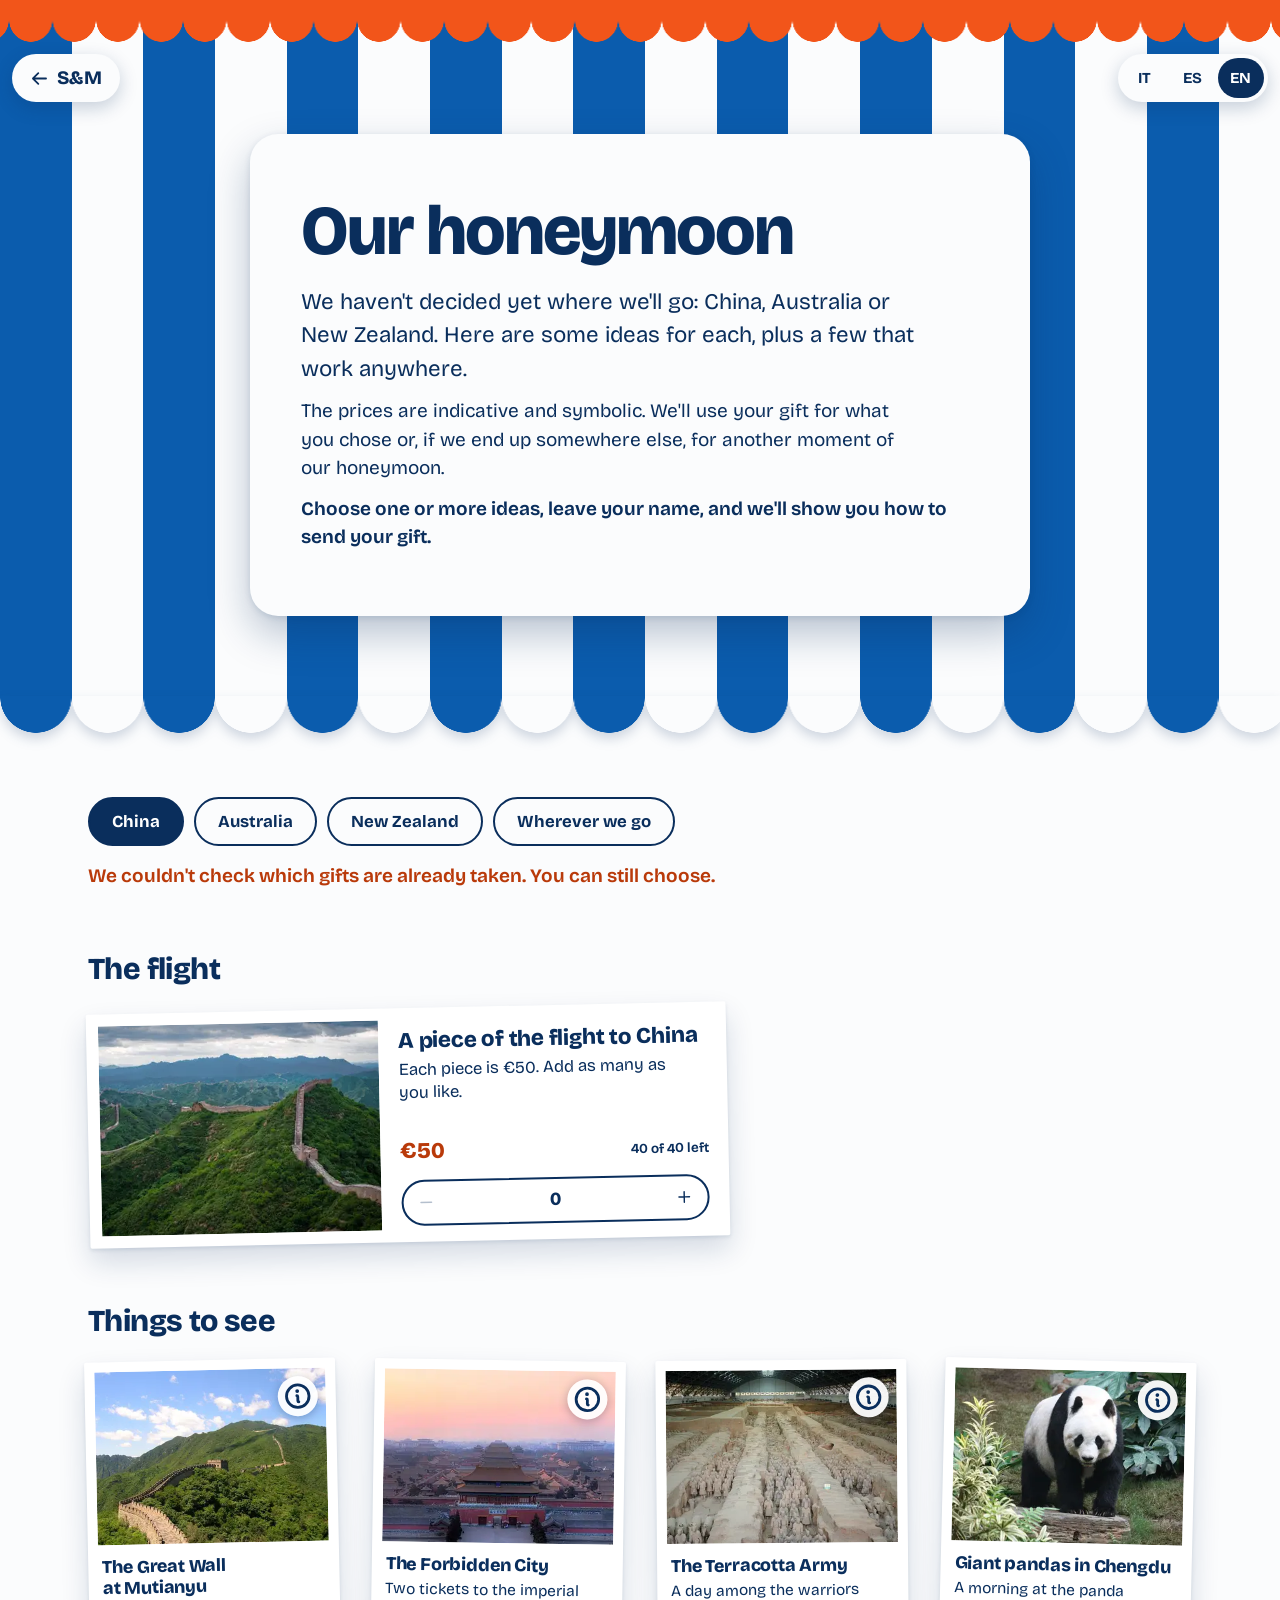
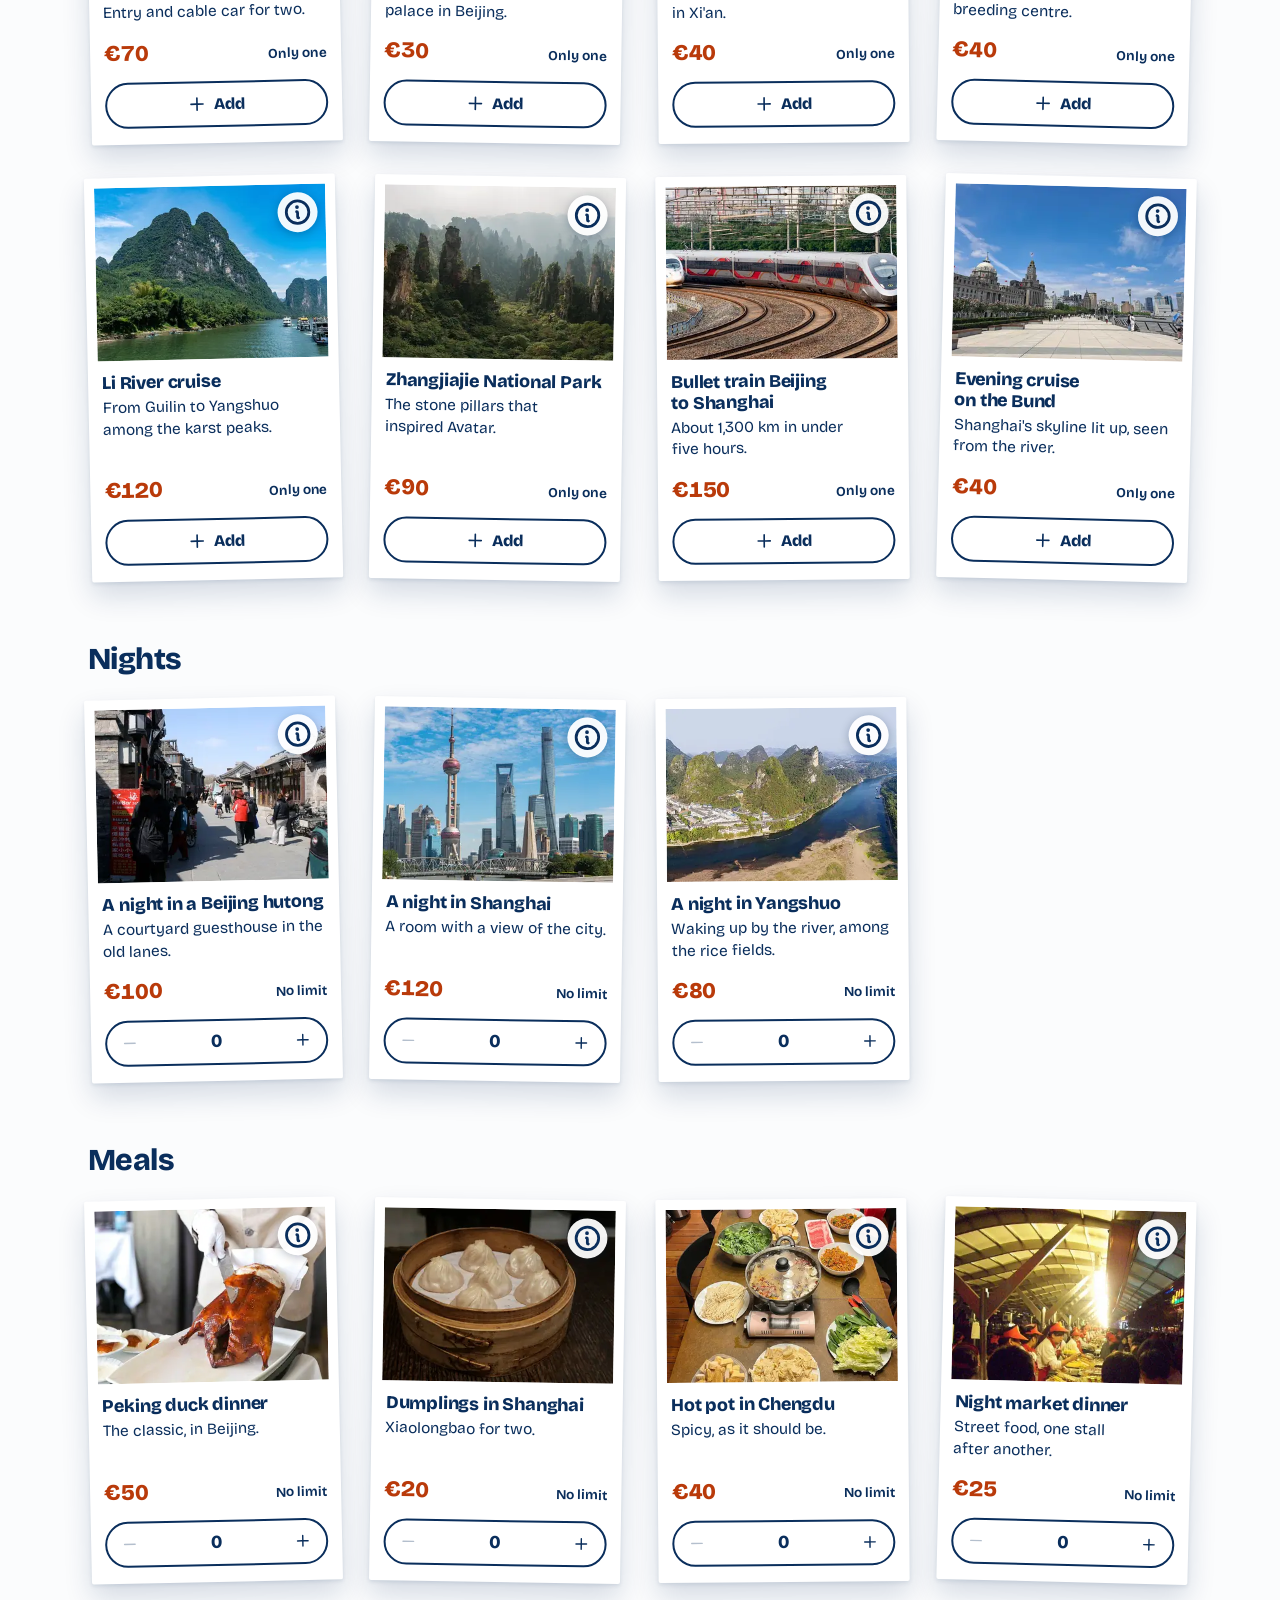
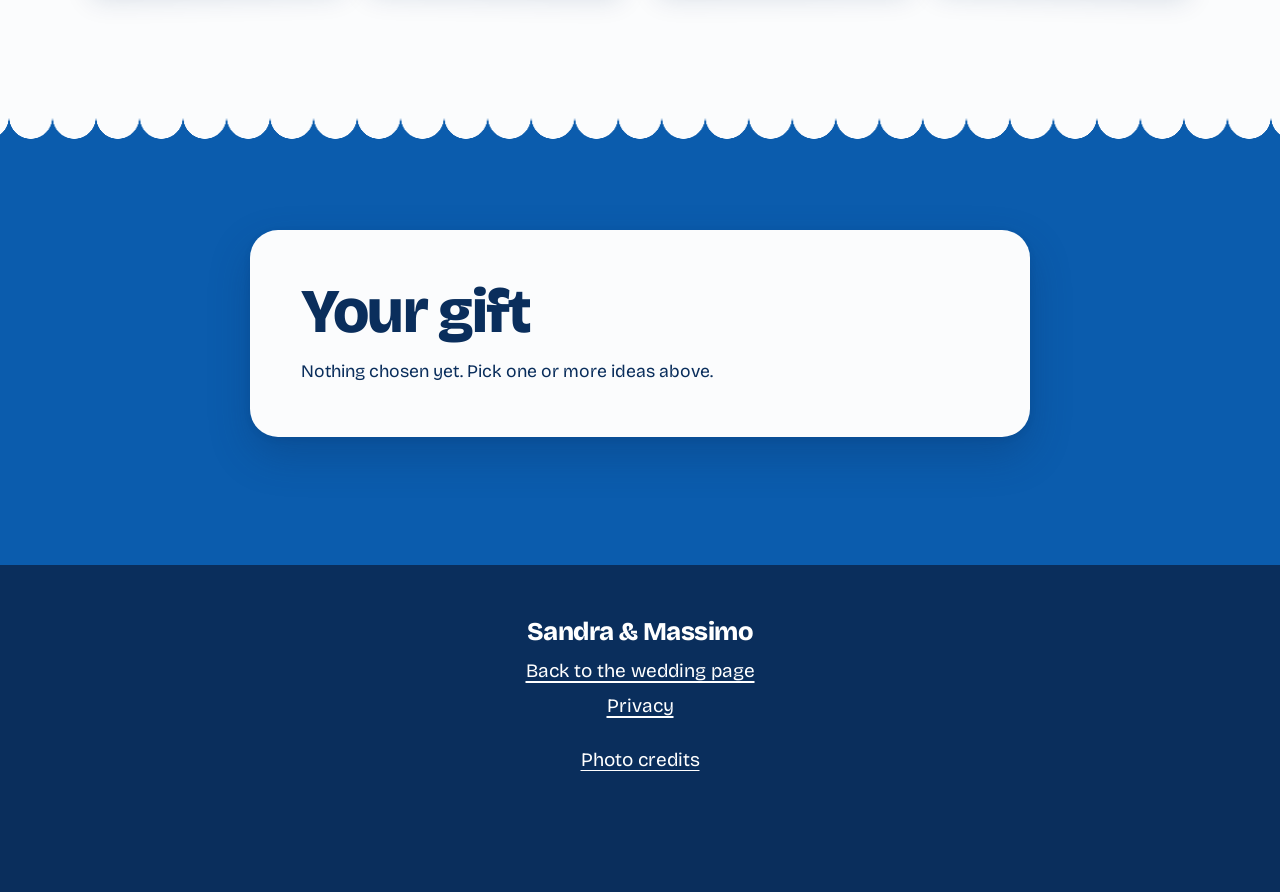
==== honeymoon.html @ ba5e3d63 "Wedding website (static copy of the site folder) Co-Authored-By: Claude Opus 5.5 <noreply@anthropic." ====
<!doctype html>
<html lang="en" data-title-key="meta.giftTitle">
<head>
<meta charset="utf-8">
<meta name="viewport" content="width=device-width, initial-scale=1, viewport-fit=cover">
<title>Our honeymoon · Sandra &amp; Massimo</title>
<meta name="description" content="Ideas for Sandra &amp; Massimo's honeymoon: China, Australia or New Zealand." data-i18n-attr="content:meta.giftDesc">
<meta name="robots" content="noindex">
<meta name="theme-color" content="#0B5CAD">
<meta name="color-scheme" content="light">
<meta property="og:type" content="website">
<meta property="og:title" content="Sandra &amp; Massimo · 8.5.2027">
<meta property="og:description" content="China · Australia · New Zealand">
<meta property="og:image" content="https://sandra-and-massimo.github.io/wedding/og.jpg">
<link rel="icon" href="favicon.svg" type="image/svg+xml">
<link rel="preload" href="fonts/bricolage.woff2" as="font" type="font/woff2" crossorigin>
<script>
(function(){var L=['it','es','en'],d=document.documentElement,h=location.hash.slice(1).toLowerCase(),q=(location.search.match(/[?&]lang=(\w\w)/)||[])[1],s=null,b;
try{s=localStorage.getItem('sm-lang')}catch(e){}
b=((navigator.languages&&navigator.languages[0])||navigator.language||'').slice(0,2).toLowerCase();
d.lang=L.indexOf(h)>-1?h:L.indexOf(q)>-1?q:L.indexOf(s)>-1?s:(b==='it'||b==='es')?b:'en';
d.className+=' js';setTimeout(function(){d.classList.add('ready')},1500);})();
</script>
<link rel="stylesheet" href="styles.css">
<link rel="stylesheet" href="gifts.css">
</head>
<body class="gifts-page">
<a class="skip" href="#ideas" data-i18n="skip">Skip to content</a>

<nav class="langbar" aria-label="Language" data-i18n-attr="aria-label:lang.label">
  <button type="button" data-lang="it" lang="it" aria-label="Italiano">IT</button>
  <button type="button" data-lang="es" lang="es" aria-label="Español">ES</button>
  <button type="button" data-lang="en" lang="en" aria-label="English">EN</button>
</nav>

<header class="hero hero--short">
  <div class="hero-canvas" aria-hidden="true"></div>
  <div class="valance valance--top" aria-hidden="true"></div>
  <a class="monogram monogram--link" href="index.html" data-href="index.html" data-keep-lang aria-label="Back to the wedding page" data-i18n-attr="aria-label:g.back">
    <svg class="ic" viewBox="0 0 256 256" aria-hidden="true" data-icon="arrow-left"></svg><span>S&amp;M</span>
  </a>
  <div class="hero-inner">
    <div class="sign hero-sign gift-intro">
      <h1 class="gift-title" data-i18n="g.title">Our honeymoon</h1>
      <p class="gift-lede" data-i18n="g.intro">We haven't decided yet where we'll go: China, Australia or New Zealand. Here are some ideas for each, plus a few that work anywhere.</p>
      <p data-i18n="g.symbolic">The prices are indicative and symbolic. We'll use your gift for what you chose or, if we end up somewhere else, for another moment of our honeymoon.</p>
      <p class="gift-how" data-i18n="g.how">Choose one or more ideas, leave your name, and we'll show you how to send your gift.</p>
    </div>
  </div>
</header>

<main id="main">
  <section class="ideas" id="ideas" tabindex="-1" aria-labelledby="ideas-tabs-label">
    <div class="hem" aria-hidden="true"></div>
    <div class="wrap">
      <span class="vh" id="ideas-tabs-label" data-i18n="g.tabsLabel">Destinations</span>
      <div class="dest-tabs" role="tablist" aria-labelledby="ideas-tabs-label">
        <button type="button" role="tab" id="tab-cn" data-dest="cn" aria-controls="ideas-panel" data-i18n="g.tab.cn">China</button>
        <button type="button" role="tab" id="tab-au" data-dest="au" aria-controls="ideas-panel" data-i18n="g.tab.au">Australia</button>
        <button type="button" role="tab" id="tab-nz" data-dest="nz" aria-controls="ideas-panel" data-i18n="g.tab.nz">New Zealand</button>
        <button type="button" role="tab" id="tab-any" data-dest="any" aria-controls="ideas-panel" data-i18n="g.tab.any">Wherever we go</button>
      </div>
      <p class="ideas-status" id="ideas-status" role="status" hidden></p>
      <div class="ideas-panel" id="ideas-panel" role="tabpanel" aria-labelledby="tab-cn"></div>
      <noscript>
        <p class="sign noscript">This page needs JavaScript. · Questa pagina richiede JavaScript. · Esta página necesita JavaScript.</p>
      </noscript>
    </div>
    <div class="valance valance--hang valance--canvas" aria-hidden="true"></div>
  </section>

  <section class="checkout" id="checkout" aria-labelledby="checkout-title">
    <div class="wrap">
      <div class="sign checkout-sign">
        <h2 id="checkout-title" class="h2" data-i18n="g.cartTitle">Your gift</h2>
        <p class="demo-note" id="demo-note" hidden data-i18n="g.demo">Demo mode: Supabase isn't connected yet, so choices aren't saved.</p>
        <div id="cart"></div>
        <form class="pledge" id="pledge" novalidate hidden>
          <p class="signed-as" id="giver" hidden><span id="giver-text"></span> <button type="button" class="btn-text" id="giver-reset" data-i18n="g.notYou">Not you?</button></p>
          <div class="field-row" id="giver-fields">
            <div class="field">
              <label for="f-first" data-i18n="g.first">First name</label>
              <input id="f-first" name="first" autocomplete="given-name" required maxlength="80">
            </div>
            <div class="field">
              <label for="f-last" data-i18n="g.last">Last name</label>
              <input id="f-last" name="last" autocomplete="family-name" required maxlength="80">
            </div>
          </div>
          <div class="field" id="giver-email">
            <label for="f-email" data-i18n="g.email">Email</label>
            <input id="f-email" name="email" type="email" autocomplete="email" inputmode="email" maxlength="200">
            <label class="consent"><input type="checkbox" id="f-news" name="news"><span data-i18n="news.optin">Keep us posted by email if anything changes (times, shuttle…). Only about the wedding.</span></label>
          </div>
          <p class="privacy"><span data-i18n="g.privacy">We need your name and email to know who to thank. Only Sandra and Massimo will see them.</span> <a class="privacy-link" href="privacy.html" data-href="privacy.html" data-keep-lang target="_blank" rel="noopener" data-i18n="priv.link">How we handle your data</a></p>
          <p class="form-error" id="form-error" role="alert" hidden></p>
          <button class="btn btn--rsvp" type="submit" id="pledge-submit" data-i18n="g.next">Show me how to give</button>
        </form>
        <div class="result" id="result" hidden tabindex="-1"></div>
      </div>
    </div>
  </section>
</main>

<dialog class="gift-sheet" id="gift-info" aria-labelledby="gi-title">
  <form method="dialog" class="gi-close-form"><button class="gi-close" aria-label="Close" data-i18n-attr="aria-label:g.close"><svg class="ic" viewBox="0 0 256 256" aria-hidden="true" data-icon="x"></svg></button></form>
  <div id="gi-content"></div>
</dialog>

<footer class="foot">
  <p class="foot-names">Sandra &amp; Massimo</p>
  <p><a href="index.html" data-href="index.html" data-keep-lang data-i18n="g.back">Back to the wedding page</a></p>
  <p><a href="privacy.html" data-href="privacy.html" data-keep-lang data-i18n="foot.privacy">Privacy</a></p>
  <details class="credits">
    <summary data-i18n="g.credits">Photo credits</summary>
    <div class="credits-body">
      <p data-i18n="g.creditsNote">Photos from Wikimedia Commons, cropped and resized.</p>
      <ul id="photo-credits"></ul>
    </div>
  </details>
</footer>

<div class="basket-bar" id="basket-bar" hidden>
  <p class="basket-sum"><span id="basket-count"></span> · <strong id="basket-total"></strong></p>
  <a class="btn btn--rsvp" href="#checkout" data-i18n="g.continue">Continue</a>
</div>

<script src="icons.js"></script>
<script src="gift-config.js"></script>
<script src="gifts-data.js"></script>
<script src="gifts-credits.js"></script>
<script src="main.js"></script>
<script src="pay.js"></script>
<script src="gifts.js"></script>
</body>
</html>
---- styles.css ----
/* Sandra & Massimo: beach club on the Porto San Giorgio seafront */

@font-face {
  font-family: "Bricolage";
  src: url("fonts/bricolage.woff2") format("woff2-variations"), url("fonts/bricolage.woff2") format("woff2");
  font-weight: 200 800;
  font-style: normal;
  font-display: swap;
  unicode-range: U+0000-00FF, U+0131, U+0152-0153, U+02BB-02BC, U+02C6, U+02DA, U+02DC, U+0304, U+0308, U+0329, U+2000-206F, U+20AC, U+2122, U+2191, U+2193, U+2212, U+2215, U+FEFF, U+FFFD;
}

:root {
  --blue: #0B5CAD;
  --navy: #0A2E5C;
  --canvas: #FBFCFD;
  --tint: #E6EFF8;
  --orange: #F2551A;      /* canvas and valances */
  --orange-btn: #D0440F;  /* buttons, white text 4.6:1 */
  --orange-ink: #B93A0A;  /* orange text on light grounds */
  --s: clamp(44px, 5.6vw, 80px);   /* stripe width */
  --d: clamp(28px, 3.4vw, 48px);   /* scallop diameter */
  --band: clamp(14px, 1.6vw, 22px);
  --pill-top: calc(env(safe-area-inset-top) + var(--band) + var(--d) / 2 + 12px);
  --shadow: 0 18px 40px rgb(10 46 92 / .28), 0 2px 6px rgb(10 46 92 / .12);
  --ease-out: cubic-bezier(.23, 1, .32, 1);
  --font: "Bricolage", ui-sans-serif, system-ui, "Segoe UI", Roboto, sans-serif;
  color-scheme: light;
}

*, *::before, *::after { box-sizing: border-box; }
[hidden] { display: none !important; }
* { margin: 0; }
html { -webkit-text-size-adjust: 100%; scroll-padding-top: 72px; }
@media (prefers-reduced-motion: no-preference) { html { scroll-behavior: smooth; } }
body {
  font-family: var(--font);
  font-optical-sizing: auto;
  font-size: clamp(1.0625rem, .35vw + 1rem, 1.1875rem);
  line-height: 1.5;
  color: var(--navy);
  background: var(--canvas);
  -webkit-tap-highlight-color: transparent;
  scrollbar-color: var(--blue) var(--tint);
}
img { display: block; max-width: 100%; height: auto; }
a { color: inherit; text-underline-offset: .22em; text-decoration-thickness: 2px; }
h1, h2, h3, h4 { text-wrap: balance; line-height: 1.05; }
p { text-wrap: pretty; }
::selection { background: var(--blue); color: #fff; }
:focus-visible { outline: 3px solid var(--navy); outline-offset: 3px; box-shadow: 0 0 0 6px #fff; }
.vh { position: absolute !important; width: 1px; height: 1px; overflow: hidden; clip: rect(0 0 0 0); white-space: nowrap; }
.skip { position: fixed; left: 12px; top: 12px; z-index: 50; background: var(--navy); color: #fff; padding: 12px 18px; border-radius: 999px; font-weight: 700; transform: translateY(-160%); }
.skip:focus { transform: none; }
.wrap { width: min(1200px, 100%); margin-inline: auto; padding-inline: max(16px, env(safe-area-inset-left)) max(16px, env(safe-area-inset-right)); }
@media (min-width: 761px) { .wrap { padding-inline: clamp(24px, 4vw, 48px); } }
#main:focus { outline: none; box-shadow: none; }

/* ---------- canvas, valances, signs, prints ---------- */
.hero-canvas {
  position: absolute; inset: 0; z-index: -1;
  background: repeating-linear-gradient(90deg, var(--blue) 0 var(--s), var(--canvas) var(--s) calc(var(--s) * 2));
  background-position: 50% 0;
}
.valance {
  --c: var(--orange);
  height: calc(var(--band) + var(--d) / 2);
  background:
    radial-gradient(circle at 50% 0, var(--c) calc(var(--d) / 2 - .5px), transparent calc(var(--d) / 2)) 50% var(--band) / var(--d) calc(var(--d) / 2) repeat-x,
    linear-gradient(var(--c), var(--c)) 0 0 / 100% var(--band) no-repeat;
  pointer-events: none;
}
.valance--top { position: absolute; inset: 0 0 auto; z-index: 1; }
.valance--hang { --band: 0px; position: absolute; left: 0; right: 0; top: calc(100% - 1px); z-index: 2; }
.valance--blue { --c: var(--blue); }
.valance--tint { --c: var(--tint); }

.sign { background: var(--canvas); border-radius: 28px; box-shadow: var(--shadow); }

.polaroid { --r: 0deg; background: #fff; padding: 10px 10px 40px; border-radius: 2px; box-shadow: 0 16px 32px rgb(10 46 92 / .24), 0 2px 4px rgb(10 46 92 / .1); transform: rotate(var(--r)); }
.polaroid img { width: 100%; aspect-ratio: 4 / 5; object-fit: cover; background: var(--tint); }

/* ---------- buttons ---------- */
.btn { display: inline-flex; align-items: center; justify-content: center; gap: .5em; font-weight: 800; text-decoration: none; border-radius: 999px; transition: transform 160ms var(--ease-out), background-color 200ms ease, color 200ms ease, opacity 220ms ease; }
.btn:active { transform: scale(.97); }
.btn--rsvp { background: var(--orange-btn); color: #fff; font-size: clamp(1.2rem, .6vw + 1rem, 1.5rem); min-height: 60px; padding: 14px 56px; letter-spacing: .01em; }
.btn--line { border: 2px solid var(--navy); color: var(--navy); min-height: 48px; padding: 10px 20px; font-size: 1.05rem; }
.ic { width: 1.1em; height: 1.1em; fill: currentColor; flex: none; }
@media (hover: hover) and (pointer: fine) {
  .btn--rsvp:hover { background: #B23A0C; }
  .btn--line:hover { background: var(--navy); color: #fff; }
  .hotel h3 a:hover { text-decoration-color: currentColor; }
  .jump a:hover { background: var(--navy); color: #fff; }
  .langbar button:hover:not([aria-pressed="true"]) { background: var(--tint); }
}

/* ---------- language pill ---------- */
.langbar {
  position: fixed; z-index: 30;
  top: var(--pill-top); right: max(12px, env(safe-area-inset-right));
  display: flex; gap: 2px; padding: 4px; border-radius: 999px;
  background: var(--canvas); box-shadow: 0 6px 18px rgb(10 46 92 / .22);
}
.langbar button {
  font: inherit; font-weight: 700; font-size: .95rem; letter-spacing: .04em;
  min-width: 46px; min-height: 40px; border: 0; border-radius: 999px;
  background: transparent; color: var(--navy); cursor: pointer;
  transition: background-color 180ms ease, color 180ms ease, transform 160ms var(--ease-out);
}
.langbar button:active { transform: scale(.94); }
.langbar button[aria-pressed="true"] { background: var(--navy); color: #fff; }

/* ---------- hero ---------- */
.hero {
  position: relative; isolation: isolate; overflow: hidden;
  min-height: 100svh;
  display: grid; place-items: center;
  padding: calc(var(--band) + var(--d) / 2 + 92px) 16px clamp(56px, 9vh, 104px);
}
.monogram {
  position: absolute; z-index: 2; top: var(--pill-top); left: max(12px, env(safe-area-inset-left));
  background: var(--canvas); color: var(--navy); font-weight: 800; letter-spacing: .02em;
  padding: 8px 18px; min-height: 48px; display: grid; place-items: center; border-radius: 999px; box-shadow: 0 6px 18px rgb(10 46 92 / .22);
}
.hero-inner { position: relative; width: min(620px, 100% - 440px); }
.hero-sign { padding: clamp(36px, 5vw, 64px) clamp(20px, 4vw, 56px); text-align: center; position: relative; z-index: 1; }
.names { font-size: clamp(3.5rem, 7.2vw + 1rem, 6rem); font-weight: 800; letter-spacing: -.03em; line-height: .92; }
.amp { color: var(--orange); }
.hero-date { color: var(--orange-ink); font-weight: 800; font-size: clamp(1.45rem, 1.4vw + 1rem, 2.25rem); margin-top: clamp(20px, 3vw, 32px); letter-spacing: -.01em; }
.hero-places { font-size: clamp(1.05rem, .6vw + .9rem, 1.4rem); margin-top: 8px; line-height: 1.4; }
.hero-sign .btn--rsvp { margin-top: clamp(24px, 3vw, 36px); }
.polaroid--hero { --r: -6deg; position: absolute; z-index: 2; width: clamp(210px, 18vw, 260px); right: -205px; bottom: -130px; }

@media (max-width: 1100px) {
  .hero { place-items: start center; padding-top: calc(var(--band) + var(--d) / 2 + 80px); }
  .hero-inner { width: min(620px, 100%); }
  .polaroid--hero { --r: 5deg; position: relative; right: auto; bottom: auto; width: min(46vw, 260px); margin: -18px 6px 0 auto; }
}
@media (max-width: 760px) {
  .hero-sign .btn--rsvp { display: flex; width: 100%; padding-inline: 20px; }
  .hero-places .sep { display: none; }
  .hero-places span:first-child::after { content: ""; display: block; }
}

/* ---------- welcome ---------- */
.welcome { position: relative; padding-block: calc(var(--s) / 2 + clamp(64px, 8vw, 112px)) clamp(80px, 10vw, 144px); }
.hem { position: absolute; left: 0; right: 0; top: -1px; height: calc(var(--s) / 2 + 1px); filter: drop-shadow(0 6px 6px rgb(10 46 92 / .18)); pointer-events: none; }
.hem::before { content: ""; position: absolute; inset: 0;
  background: repeating-linear-gradient(90deg, var(--h1, var(--blue)) 0 var(--s), var(--h2, var(--canvas)) var(--s) calc(var(--s) * 2));
  -webkit-mask: linear-gradient(#000, #000) 0 0 / 100% 1px no-repeat, radial-gradient(circle at 50% 0, #000 calc(var(--s) / 2 - .5px), transparent calc(var(--s) / 2)) 0 1px / var(--s) calc(var(--s) / 2) repeat-x;
          mask: linear-gradient(#000, #000) 0 0 / 100% 1px no-repeat, radial-gradient(circle at 50% 0, #000 calc(var(--s) / 2 - .5px), transparent calc(var(--s) / 2)) 0 1px / var(--s) calc(var(--s) / 2) repeat-x; }
.welcome-grid { display: grid; grid-template-columns: 1.15fr .85fr; gap: clamp(40px, 6vw, 96px); align-items: center; }
.statement { font-size: clamp(2.25rem, 3.4vw + 1rem, 4.25rem); font-weight: 800; letter-spacing: -.025em; line-height: 1.02; max-width: 16ch; }
.lede { font-size: clamp(1.15rem, .5vw + 1rem, 1.4rem); margin-top: 24px; max-width: 44ch; }
.jump { list-style: none; padding: 0; display: flex; flex-wrap: wrap; gap: 10px; margin-top: 32px; }
.jump a { display: inline-flex; align-items: center; min-height: 48px; padding: 10px 20px; border: 2px solid var(--navy); border-radius: 999px; font-weight: 700; text-decoration: none; transition: background-color 200ms ease, color 200ms ease, transform 160ms var(--ease-out); }
.jump a:active { transform: scale(.97); }
.welcome-photos { position: relative; padding-bottom: 120px; }
.polaroid--a { --r: -4deg; width: min(380px, 78%); }
.polaroid--b { --r: 6deg; position: absolute; right: 0; bottom: 0; width: min(250px, 50%); }
@media (max-width: 760px) {
  .welcome-grid { grid-template-columns: 1fr; }
  .welcome-photos { padding-bottom: 96px; margin-inline: 6px; }
  .polaroid--a { width: 72%; }
  .polaroid--b { width: 46%; }
}

/* ---------- the day ---------- */
.day { position: relative; background: var(--blue); color: #fff; padding-block: clamp(80px, 9vw, 128px); }
.h2 { font-size: clamp(2.5rem, 3.6vw + 1rem, 4.25rem); font-weight: 800; letter-spacing: -.03em; line-height: 1; }
.h2--light { color: #fff; }
.h3 { font-size: clamp(1.6rem, 1.4vw + 1rem, 2.25rem); font-weight: 800; letter-spacing: -.02em; }
.cabins { list-style: none; padding: 0; display: grid; grid-template-columns: repeat(2, 1fr); gap: clamp(20px, 3vw, 40px); margin-top: clamp(32px, 4vw, 56px); }
.cabin { background: var(--canvas); color: var(--navy); border-radius: 22px 22px 16px 16px; overflow: hidden; box-shadow: 0 20px 40px rgb(3 26 56 / .35); display: flex; flex-direction: column; }
.cabin-roof { --c: var(--orange); position: relative; height: 52px; flex: none; background: repeating-linear-gradient(90deg, var(--orange) 0 26px, var(--canvas) 26px 52px); background-position: 50% 0; }
.cabin-roof::after { content: ""; position: absolute; left: 0; right: 0; top: 100%; height: 13px; background: radial-gradient(circle at 50% 0, var(--orange) 12.5px, transparent 13px) 50% 0 / 26px 13px repeat-x; }
.cabin-body { padding: 44px clamp(20px, 3vw, 40px) 32px; display: flex; flex-direction: column; align-items: flex-start; flex: 1; }
.cabin-time { font-size: clamp(2.25rem, 2.6vw + 1rem, 3.5rem); font-weight: 800; color: var(--orange-ink); letter-spacing: -.02em; line-height: 1; font-variant-numeric: tabular-nums; }
.cabin-title { font-size: clamp(1.5rem, .8vw + 1.1rem, 2rem); font-weight: 800; margin-top: 14px; letter-spacing: -.015em; }
.cabin-place { font-size: 1.2rem; font-weight: 650; margin-top: 6px; }
.cabin-addr { margin-top: 2px; }
.dress { margin-top: 16px; background: var(--tint); padding: 6px 16px; border-radius: 999px; }
.cabin-body .btn--line { margin-top: auto; }
.cabin-addr + .btn--line, .dress + .btn--line { margin-top: 24px; }
.shuttle { display: flex; gap: 20px; align-items: center; margin-top: clamp(20px, 3vw, 40px); padding: 22px clamp(20px, 3vw, 32px); color: var(--navy); border-radius: 22px; }
.shuttle p { font-size: clamp(1.05rem, .4vw + 1rem, 1.25rem); }
.shuttle strong { display: block; font-size: 1.25em; font-weight: 800; }
.shuttle-ic { flex: none; width: 60px; height: 60px; border-radius: 50%; background: var(--orange-btn); color: #fff; display: grid; place-items: center; }
.shuttle-ic .ic { width: 30px; height: 30px; }
@media (max-width: 760px) {
  .cabins { grid-template-columns: 1fr; }
  .shuttle { align-items: flex-start; }
  .shuttle-ic { width: 52px; height: 52px; }
}

/* ---------- getting there ---------- */
.travel { padding-block: calc(var(--d) / 2 + clamp(64px, 8vw, 112px)) clamp(80px, 9vw, 128px); background: repeating-linear-gradient(90deg, var(--tint) 0 var(--s), var(--canvas) var(--s) calc(var(--s) * 2)); }
.modes { margin-top: clamp(28px, 3vw, 44px); display: grid; grid-template-columns: 1fr 1fr; gap: clamp(16px, 2vw, 24px); align-items: start; }
.mode { padding: clamp(24px, 3vw, 40px); }
.mode:first-child { grid-column: 1 / -1; }
.mode-name { display: flex; align-items: center; gap: 12px; font-size: clamp(1.6rem, 1.4vw + 1rem, 2.25rem); font-weight: 800; letter-spacing: -.02em; }
.mode-ic { width: 1em; height: 1em; color: var(--orange-ink); }
.mode > p { max-width: 54ch; font-size: 1.1em; margin-top: 16px; }
.mode .note { margin-top: 12px; font-weight: 650; }
.facts { display: grid; grid-template-columns: repeat(4, minmax(0, 1fr)); gap: 22px 32px; margin-top: 24px; }
@media (max-width: 1100px) { .facts { grid-template-columns: repeat(2, minmax(0, 1fr)); } }
.facts dt { font-weight: 800; font-size: 1.2rem; }
.facts dd { margin: 2px 0 0; }
@media (max-width: 860px) {
  .modes { grid-template-columns: 1fr; }
}
@media (max-width: 560px) { .facts { grid-template-columns: 1fr; gap: 16px; } }

/* ---------- where to stay ---------- */
.stay { position: relative; background: var(--tint); padding-block: calc(var(--s) / 2 + clamp(64px, 8vw, 112px)) clamp(80px, 9vw, 120px); }
.hem--pale { --h1: var(--tint); --h2: var(--canvas); filter: drop-shadow(0 5px 5px rgb(10 46 92 / .12)); }
.stay > .wrap > .lede { margin-top: 16px; }
.board { margin-top: clamp(28px, 3vw, 40px); max-width: 900px; overflow: hidden; border-radius: 22px 22px 18px 18px; }
.board-roof { position: relative; height: 40px; background: repeating-linear-gradient(90deg, var(--blue) 0 26px, var(--canvas) 26px 52px); }
.board-roof::after { content: ""; position: absolute; left: 0; right: 0; top: 100%; height: 13px; background: radial-gradient(circle at 50% 0, var(--blue) 12.5px, transparent 13px) 0 0 / 26px 13px repeat-x; }
.board-head { display: flex; justify-content: space-between; gap: 16px; padding: 36px clamp(20px, 3vw, 40px) 12px; font-weight: 700; border-bottom: 2px solid var(--navy); margin-inline: clamp(20px, 3vw, 40px); padding-inline: 0; }
.hotels { list-style: none; padding: 0 clamp(20px, 3vw, 40px) 12px; }
.hotel { display: flex; justify-content: space-between; align-items: baseline; gap: 20px; padding-block: 20px; }
.hotel + .hotel { border-top: 1px solid rgb(10 46 92 / .16); }
.hotel h3 { font-size: clamp(1.25rem, .5vw + 1.05rem, 1.5rem); font-weight: 800; }
.hotel h3 a { text-decoration-color: rgb(10 46 92 / .35); }
.hotel-main p { margin-top: 4px; }
.hotel-km { flex: none; font-size: clamp(1.5rem, 1vw + 1.1rem, 2.1rem); font-weight: 800; color: var(--orange-ink); letter-spacing: -.02em; font-variant-numeric: tabular-nums; white-space: nowrap; }


/* ---------- honeymoon invitation ---------- */
.gift-cta { position: relative; background: var(--canvas); padding-block: calc(var(--d) / 2 + clamp(64px, 8vw, 112px)) clamp(80px, 9vw, 120px); }
.gift-cta-grid { display: grid; grid-template-columns: 1.25fr .75fr; gap: clamp(40px, 6vw, 96px); align-items: center; }
.gift-cta .btn--navy { margin-top: 32px; }
.polaroid--gift { --r: 5deg; width: min(300px, 100%); justify-self: center; }
.valance--canvas { --c: var(--canvas); }
.btn--navy { background: var(--navy); color: #fff; font-size: clamp(1.1rem, .4vw + 1rem, 1.3rem); min-height: 56px; padding: 12px 40px; }
@media (hover: hover) and (pointer: fine) { .btn--navy:hover { background: var(--blue); } }
@media (max-width: 760px) {
  .gift-cta-grid { grid-template-columns: 1fr; }
  .gift-cta .btn--navy { display: flex; width: 100%; }
  .polaroid--gift { width: 58vw; justify-self: end; margin-right: 6px; }
}

/* ---------- payment details (main page box and honeymoon page) ---------- */
.pay-row dt { font-size: .9rem; font-weight: 700; }
.pay-row dd { margin: 2px 0 0; display: flex; flex-wrap: wrap; align-items: center; gap: 8px 12px; }
.pay-methods { display: grid; grid-template-columns: repeat(auto-fit, minmax(220px, 1fr)); gap: 16px; margin-top: 24px; }
.pay { background: var(--tint); border-radius: 18px; padding: 18px 20px; }
.pay h4 { font-size: 1.2rem; font-weight: 800; }
.pay .pay-row { margin-top: 12px; }
.pay-value { font-weight: 650; overflow-wrap: anywhere; font-variant-numeric: tabular-nums; }
.pay-value.is-placeholder { color: var(--orange-ink); }
.pay a { font-weight: 650; overflow-wrap: anywhere; }
.pay-note { margin-top: 10px; font-size: .93rem; }
.copy {
  font: inherit; font-size: .9rem; font-weight: 700; color: var(--navy); background: var(--canvas);
  min-height: 36px; padding: 4px 14px 4px 10px; border: 2px solid var(--navy); border-radius: 999px;
  display: inline-flex; align-items: center; gap: 6px; cursor: pointer;
  transition: background-color 200ms ease, color 200ms ease, transform 160ms var(--ease-out);
}
.copy .ic { width: 1em; height: 1em; }
.copy:active { transform: scale(.96); }
@media (hover: hover) and (pointer: fine) { .copy:hover { background: var(--navy); color: #fff; } }
/* "no ideas needed": a quiet disclosure under the button, only payment details */
.direct { margin-top: 20px; }
.direct summary { list-style: none; cursor: pointer; display: flex; align-items: flex-start; gap: 10px; font-weight: 700; min-height: 44px; padding-top: 8px; text-decoration: underline; text-decoration-thickness: 2px; text-underline-offset: .22em; }
.direct summary::-webkit-details-marker { display: none; }
.direct-caret { flex: none; width: 1.1em; height: 1.1em; margin-top: .15em; transition: transform 200ms var(--ease-out); }
.direct[open] .direct-caret { transform: rotate(180deg); }
.direct-body { padding-top: 6px; }
.direct-body .pay-methods { margin-top: 16px; }
.direct-thanks { margin-top: 16px; font-weight: 800; }
@media (prefers-reduced-motion: reduce) { .direct-caret, .copy { transition: none; } }

/* ---------- RSVP close ---------- */
.rsvp { position: relative; isolation: isolate; overflow: hidden; display: grid; place-items: center; min-height: 90svh; padding: calc(var(--d) / 2 + 88px) 16px clamp(80px, 10vw, 128px); }
.rsvp-inner { position: relative; width: min(760px, 100% - 340px); }
.rsvp-sign { position: relative; z-index: 1; padding: clamp(36px, 5vw, 64px) clamp(20px, 4vw, 56px); text-align: center; }
.rsvp-title { font-size: clamp(2.75rem, 4.6vw + 1rem, 5.5rem); font-weight: 800; letter-spacing: -.03em; line-height: .95; }
.rsvp-sign p { font-size: clamp(1.1rem, .5vw + 1rem, 1.35rem); max-width: 38ch; margin: 20px auto 0; }
.rsvp-sign .btn--rsvp { margin-top: 32px; }
.polaroid--close { --r: -7deg; position: absolute; z-index: 2; left: -210px; bottom: -90px; width: clamp(190px, 18vw, 260px); }
.polaroid--close img { object-position: 45% 50%; }
@media (max-width: 760px) {
  .rsvp { place-items: start center; }
  .rsvp-inner { width: 100%; }
  .rsvp-sign .btn--rsvp { display: flex; width: 100%; padding-inline: 20px; }
  .polaroid--close { --r: 4deg; position: relative; left: auto; top: auto; width: 56vw; margin: -14px auto 0 18%; }
}

/* ---------- footer, floating RSVP ---------- */
.foot { background: var(--navy); color: #fff; text-align: center; padding: 48px 16px calc(96px + env(safe-area-inset-bottom)); }
.foot-names { font-size: 1.6rem; font-weight: 800; letter-spacing: -.02em; }
.foot p + p { margin-top: 6px; }
.foot a { color: #fff; text-underline-offset: .2em; }
.float-rsvp {
  position: fixed; z-index: 25;
  right: max(16px, env(safe-area-inset-right)); bottom: calc(16px + env(safe-area-inset-bottom));
  min-height: 52px; padding: 10px 28px; font-size: 1.1rem;
  box-shadow: 0 10px 24px rgb(10 46 92 / .3);
  opacity: 0; transform: translateY(14px) scale(.96); pointer-events: none;
  transition: opacity 220ms ease, transform 260ms var(--ease-out), background-color 200ms ease;
}
.float-rsvp.is-on { opacity: 1; transform: none; pointer-events: auto; }
.float-rsvp.is-on:active { transform: scale(.97); }

/* ---------- motion ---------- */
html.js:not(.ready) body { opacity: 0; }
[data-i18n] { transition: opacity 160ms ease, filter 160ms ease; }
html.swapping [data-i18n] { opacity: .2; filter: blur(2px); }

@media (prefers-reduced-motion: no-preference) {
  /* the awning unrolls */
  html.js .hero > .hero-canvas { clip-path: inset(0 0 100% 0); }
  html.js .valance--top { transform: translateY(-100%); }
  html.js .hero-sign { opacity: 0; transform: translateY(22px) scale(.98); }
  html.js .polaroid--hero { opacity: 0; transform: rotate(-18deg) translate(24px, -24px); }
  html.js .monogram { opacity: 0; }
  html.ready .hero > .hero-canvas { clip-path: inset(0); transition: clip-path 1100ms var(--ease-out); }
  html.ready .valance--top { transform: none; transition: transform 700ms var(--ease-out) 150ms; }
  html.ready .hero-sign { opacity: 1; transform: none; transition: opacity 600ms ease 380ms, transform 800ms var(--ease-out) 380ms; }
  html.ready .polaroid--hero { opacity: 1; transform: rotate(var(--r)); transition: opacity 500ms ease 700ms, transform 900ms var(--ease-out) 700ms; }
  html.ready .monogram { opacity: 1; transition: opacity 500ms ease 600ms; }

  /* prints drop onto the page */
  html.js [data-drop] { opacity: 0; transform: rotate(calc(var(--r) - 10deg)) translateY(-18px); }
  html.js [data-drop].in { opacity: 1; transform: rotate(var(--r)); transition: opacity 500ms ease, transform 900ms var(--ease-out); }
  html.js .polaroid--b.in { transition-delay: 120ms; }
}

@media (prefers-reduced-motion: reduce) {
  html.js .hero-sign, html.js .polaroid--hero, html.js [data-drop] { opacity: 0; }
  html.ready .hero-sign, html.ready .polaroid--hero, html.js [data-drop].in { opacity: 1; transition: opacity 400ms ease; }
  html.swapping [data-i18n] { filter: none; }
  .btn, .langbar button, .float-rsvp { transition: opacity 200ms ease, background-color 200ms ease, color 200ms ease; }
  .btn:active, .langbar button:active, .float-rsvp.is-on:active { transform: none; }
  .float-rsvp { transform: none; }
}
---- gifts.css ----
/* Honeymoon page: same beach club, a different counter. Builds on styles.css. */

/* ---------- header ---------- */
.gifts-page .langbar { position: absolute; }
.hero--short { min-height: auto; padding-bottom: clamp(72px, 9vh, 112px); }
.hero--short .hero-inner { width: min(780px, 100%); }
.gift-intro { text-align: left; }
.gift-title { font-size: clamp(2.6rem, 4.2vw + 1rem, 4.75rem); font-weight: 800; letter-spacing: -.03em; line-height: .95; }
.gift-intro p { margin-top: 12px; max-width: 58ch; }
.gift-intro .gift-lede { font-size: clamp(1.15rem, .5vw + 1rem, 1.4rem); margin-top: 20px; }
.gift-intro .gift-how { font-weight: 650; }
.monogram--link { display: flex; align-items: center; gap: 8px; text-decoration: none; transition: background-color 200ms ease, color 200ms ease, transform 160ms var(--ease-out); }
.monogram--link .ic { width: 1em; height: 1em; }
.monogram--link:active { transform: scale(.97); }
@media (hover: hover) and (pointer: fine) { .monogram--link:hover { background: var(--navy); color: #fff; } }

/* ---------- ideas ---------- */
.ideas { position: relative; background: var(--canvas); padding-block: calc(var(--s) / 2 + clamp(40px, 5vw, 72px)) calc(var(--d) / 2 + clamp(80px, 9vw, 120px)); }
.ideas:focus { outline: none; box-shadow: none; }
.dest-tabs { display: flex; flex-wrap: wrap; gap: 10px; }
.dest-tabs [role="tab"] {
  font: inherit; font-weight: 700; font-size: 1.05rem; color: var(--navy); background: var(--canvas);
  min-height: 48px; padding: 10px 22px; border: 2px solid var(--navy); border-radius: 999px; cursor: pointer;
  transition: background-color 200ms ease, color 200ms ease, transform 160ms var(--ease-out);
}
.dest-tabs [role="tab"]:active { transform: scale(.97); }
.dest-tabs [role="tab"][aria-selected="true"] { background: var(--navy); color: #fff; }
@media (hover: hover) and (pointer: fine) { .dest-tabs [role="tab"]:hover:not([aria-selected="true"]) { background: var(--tint); } }
.ideas-status { margin-top: 16px; font-weight: 650; color: var(--orange-ink); }

.gift-group { margin-top: clamp(40px, 5vw, 64px); }
.gift-group-title { font-size: clamp(1.5rem, 1vw + 1.1rem, 2rem); font-weight: 800; letter-spacing: -.02em; }
.gift-grid { list-style: none; padding: 0; margin-top: 22px; display: grid; grid-template-columns: repeat(auto-fill, minmax(220px, 1fr)); gap: clamp(22px, 2.6vw, 34px); }

/* each idea is a polaroid */
.gift {
  --r: -1.2deg;
  display: flex; flex-direction: column;
  background: #fff; padding: 10px 10px 16px; border-radius: 2px;
  box-shadow: 0 14px 28px rgb(10 46 92 / .16), 0 2px 4px rgb(10 46 92 / .1);
  transform: rotate(var(--r));
  transition: transform 300ms var(--ease-out), box-shadow 300ms var(--ease-out);
}
.gift:nth-child(4n + 2) { --r: .9deg; }
.gift:nth-child(4n + 3) { --r: -.5deg; }
.gift:nth-child(4n) { --r: 1.4deg; }
.gift.is-in { box-shadow: 0 0 0 3px var(--orange), 0 14px 28px rgb(10 46 92 / .2); }
@media (hover: hover) and (pointer: fine) {
  .gift:not(.is-gone):hover { transform: rotate(0deg) translateY(-4px); box-shadow: 0 20px 36px rgb(10 46 92 / .2), 0 2px 4px rgb(10 46 92 / .1); }
  .gift.is-in:not(.is-gone):hover { box-shadow: 0 0 0 3px var(--orange), 0 20px 36px rgb(10 46 92 / .22); }
}
.gift-print { position: relative; aspect-ratio: 4 / 3; overflow: hidden; display: grid; place-items: center; background: var(--tint); }
.gift-print img { width: 100%; height: 100%; object-fit: cover; }
.gift-ph { width: 100%; height: 100%; display: grid; place-items: center; background: repeating-linear-gradient(90deg, var(--tint) 0 14px, #F2F6FB 14px 28px); }
.gift-ph-ic { width: 34%; height: auto; fill: var(--blue); opacity: .6; }
.gift-body { display: flex; flex-direction: column; flex: 1; padding: 12px 4px 0; }
.gift-name { font-size: 1.12rem; font-weight: 800; line-height: 1.15; letter-spacing: -.01em; }
.gift-desc { font-size: .97rem; margin-top: 4px; line-height: 1.4; }
.gift-price { display: flex; align-items: baseline; justify-content: space-between; gap: 8px; flex-wrap: wrap; margin-top: auto; padding-top: 12px; }
.gift-price strong { font-size: 1.4rem; font-weight: 800; color: var(--orange-ink); font-variant-numeric: tabular-nums; letter-spacing: -.01em; }
.gift-meta { font-size: .85rem; font-weight: 650; }

.gift-add, .stepper { margin-top: 12px; }
.gift-add {
  font: inherit; font-weight: 800; font-size: 1rem; width: 100%; min-height: 46px;
  display: inline-flex; align-items: center; justify-content: center; gap: 8px;
  color: var(--navy); background: transparent; border: 2px solid var(--navy); border-radius: 999px; cursor: pointer;
  transition: background-color 200ms ease, color 200ms ease, transform 160ms var(--ease-out);
}
.gift-add .ic { width: 1.1em; height: 1.1em; }
.gift-add[aria-pressed="true"] { background: var(--navy); color: #fff; }
.gift-add:active { transform: scale(.97); }
.stepper { display: flex; align-items: center; justify-content: space-between; min-height: 46px; padding: 0 3px; border: 2px solid var(--navy); border-radius: 999px; }
.stepper button { width: 40px; height: 40px; border: 0; border-radius: 50%; background: transparent; color: var(--navy); display: grid; place-items: center; cursor: pointer; transition: background-color 200ms ease, transform 160ms var(--ease-out); }
.stepper button .ic { width: 1.15em; height: 1.15em; }
.stepper button:active:not(:disabled) { transform: scale(.92); }
.stepper button:disabled { opacity: .3; cursor: default; }
.stepper output { font-weight: 800; font-size: 1.15rem; font-variant-numeric: tabular-nums; min-width: 2ch; text-align: center; }
@media (hover: hover) and (pointer: fine) {
  .gift-add:hover:not([aria-pressed="true"]) { background: var(--tint); }
  .stepper button:hover:not(:disabled) { background: var(--tint); }
}

/* the flight is the one most guests will share: a wide print */
@media (min-width: 640px) {
  .gift-group--flight .gift-grid { grid-template-columns: minmax(0, 640px); }
  .gift-group--flight .gift { flex-direction: row; gap: 20px; padding: 12px 20px 12px 12px; }
  .gift-group--flight .gift-print { flex: 0 0 46%; aspect-ratio: 4 / 3; }
  .gift-group--flight .gift-body { padding: 8px 0 4px; }
  .gift-group--flight .gift-name { font-size: 1.4rem; }
  .gift-group--flight .gift-desc { font-size: 1.05rem; }
}

/* already given: greyed out, nobody's name */
.gift.is-gone { --r: 0deg; background: #F1F4F7; box-shadow: 0 2px 6px rgb(10 46 92 / .08); }
.gift.is-gone .gift-print { filter: grayscale(1); opacity: .5; }
.gift.is-gone .gift-name, .gift.is-gone .gift-desc, .gift.is-gone .gift-price { opacity: .6; }
.gift-gone { margin-top: 12px; min-height: 46px; padding: 6px 14px; text-align: center; display: grid; place-items: center; border-radius: 999px; border: 2px dashed rgb(10 46 92 / .35); font-weight: 800; }

@media (max-width: 560px) {
  .gift-grid { grid-template-columns: repeat(2, minmax(0, 1fr)); gap: 16px 12px; }
  .gift { padding: 7px 7px 12px; }
  .gift-name { font-size: 1rem; }
  .gift-desc { font-size: .9rem; }
  .gift-price strong { font-size: 1.2rem; }
  .gift-meta { font-size: .8rem; }
  .dest-tabs { flex-wrap: nowrap; overflow-x: auto; scroll-snap-type: x mandatory; margin-inline: -16px; padding: 4px 16px 8px; scrollbar-width: none; }
  .dest-tabs::-webkit-scrollbar { display: none; }
  .dest-tabs [role="tab"] { flex: none; scroll-snap-align: start; }
}

/* ---------- checkout ---------- */
.checkout { position: relative; background: var(--blue); padding-block: calc(var(--d) / 2 + clamp(56px, 7vw, 96px)) clamp(80px, 10vw, 128px); scroll-margin-top: 0; }
.checkout-sign { max-width: 780px; margin-inline: auto; padding: clamp(28px, 4vw, 56px); }
.demo-note { margin-top: 16px; padding: 12px 16px; border-radius: 14px; border: 2px dashed var(--orange); font-weight: 650; }
.cart-empty { margin-top: 16px; font-size: 1.1rem; }
.cart-lines { list-style: none; padding: 0; margin-top: 20px; }
.cart-lines li { display: grid; grid-template-columns: 1fr auto auto; align-items: center; gap: 12px; padding-block: 10px; }
.cart-lines li + li { border-top: 1px solid rgb(10 46 92 / .16); }
.cart-name { font-weight: 650; }
.cart-qty { font-weight: 800; white-space: nowrap; }
.cart-sum { font-weight: 800; font-variant-numeric: tabular-nums; white-space: nowrap; }
.cart-remove { width: 40px; height: 40px; border: 0; border-radius: 50%; background: transparent; color: var(--navy); display: grid; place-items: center; cursor: pointer; }
.cart-remove .ic { width: 1.1em; height: 1.1em; }
@media (hover: hover) and (pointer: fine) { .cart-remove:hover { background: var(--tint); } }
.cart-total { display: flex; justify-content: space-between; align-items: baseline; margin-top: 8px; padding-top: 14px; border-top: 2px solid var(--navy); font-size: 1.3rem; font-weight: 800; }
.cart-total strong { color: var(--orange-ink); font-size: 1.6rem; font-variant-numeric: tabular-nums; }

.pledge { margin-top: 28px; }
.field-row { display: grid; grid-template-columns: 1fr 1fr; gap: 16px; }
.field-row + .field { margin-top: 16px; }
.field-row .field { min-width: 0; }
.field label { display: block; font-weight: 700; margin-bottom: 6px; }
.field input, .field textarea {
  width: 100%; font: inherit; color: var(--navy); background: #fff;
  min-height: 50px; padding: 12px 16px; border: 2px solid rgb(10 46 92 / .4); border-radius: 14px;
  transition: border-color 200ms ease;
}
.field textarea { resize: vertical; min-height: 96px; }
.field input:focus, .field textarea:focus { border-color: var(--navy); }
.field input[aria-invalid="true"] { border-color: var(--orange-ink); }
.privacy { margin-top: 18px; padding: 14px 18px; border-radius: 14px; background: var(--tint); font-size: .98rem; }
.form-error { margin-top: 14px; color: var(--orange-ink); font-weight: 700; }
.pledge .btn--rsvp { margin-top: 22px; }
@media (max-width: 340px) { .field-row { grid-template-columns: 1fr; } }
@media (max-width: 560px) {
  .pledge .btn--rsvp { display: flex; width: 100%; padding-inline: 20px; }
}

/* ---------- payment details ---------- */
.result:focus { outline: none; box-shadow: none; }
.result-title { font-size: clamp(1.8rem, 1.6vw + 1.2rem, 2.6rem); font-weight: 800; letter-spacing: -.02em; margin-top: 8px; }
.result-lede { margin-top: 8px; font-size: 1.1rem; }
.pay-key { margin-top: 18px; display: flex; flex-wrap: wrap; gap: 12px 40px; }
.pay-key dd strong { font-size: 1.6rem; font-weight: 800; color: var(--orange-ink); font-variant-numeric: tabular-nums; }
.pay-key .ref { color: var(--navy); letter-spacing: .06em; }
.ref-hint { margin-top: 10px; font-weight: 650; }


.note-form { margin-top: 28px; padding-top: 24px; border-top: 2px solid var(--navy); }
.note-form h4 { font-size: 1.25rem; font-weight: 800; }
.note-form p { margin-top: 4px; }
.note-form textarea { margin-top: 12px; }
.note-form .btn--line { margin-top: 14px; }
.note-status { margin-top: 10px; font-weight: 700; }
.note-status.is-error { color: var(--orange-ink); }
.hold-note { margin-top: 10px; padding: 10px 16px; border-radius: 14px; background: var(--tint); font-weight: 650; }
.done-hint { margin-top: 18px; font-weight: 650; }
.done-actions { display: flex; flex-wrap: wrap; align-items: center; gap: 12px 24px; margin-top: 14px; }
.btn-text { font: inherit; font-weight: 700; color: var(--navy); background: none; border: 0; padding: 10px 4px; min-height: 44px; display: inline-flex; align-items: center; gap: 8px; cursor: pointer; text-decoration: underline; text-underline-offset: .22em; text-decoration-thickness: 2px; }
.btn-text .ic { width: 1em; height: 1em; }
@media (max-width: 560px) { .done-actions .btn--rsvp { width: 100%; padding-inline: 20px; } }
.result-back { margin-top: 28px; }

/* ---------- basket bar ---------- */
.basket-bar {
  position: fixed; z-index: 25; left: 50%; bottom: calc(12px + env(safe-area-inset-bottom));
  width: min(560px, calc(100% - 24px));
  display: flex; align-items: center; justify-content: space-between; gap: 12px;
  padding: 8px 8px 8px 22px; border-radius: 999px; background: var(--navy); color: #fff;
  box-shadow: 0 14px 30px rgb(10 46 92 / .35);
  opacity: 0; transform: translate(-50%, 140%); pointer-events: none;
  transition: transform 320ms var(--ease-out), opacity 220ms ease;
}
.basket-bar.is-on { opacity: 1; transform: translate(-50%, 0); pointer-events: auto; }
.basket-sum { font-weight: 700; }
.basket-sum strong { font-weight: 800; font-variant-numeric: tabular-nums; }
.basket-bar .btn--rsvp { min-height: 48px; padding: 8px 26px; font-size: 1.05rem; }
.gifts-page .foot { padding-bottom: calc(110px + env(safe-area-inset-bottom)); }
.gifts-page .foot a { color: #fff; }

.noscript { margin-top: 24px; padding: 20px; }

@media (prefers-reduced-motion: reduce) {
  .gift, .gift-add, .stepper button, .dest-tabs [role="tab"] { transition: background-color 200ms ease, color 200ms ease; }
  .gift:not(.is-gone):hover { transform: rotate(var(--r)); }
  .basket-bar { transform: translate(-50%, 0); transition: opacity 220ms ease; }
}

/* who is giving */
.gifts-page .signed-as { display: flex; flex-wrap: wrap; align-items: center; gap: 4px 12px; margin-bottom: 16px; padding: 10px 16px; border-radius: 14px; background: var(--tint); font-weight: 650; }
.gifts-page .signed-as .btn-text { padding-block: 4px; min-height: 36px; }
#giver-email { margin-top: 16px; }

/* "keep us posted" consent (RSVP and gift forms) */
.consent { display: flex; align-items: flex-start; gap: 10px; margin-top: 14px; font-size: .95rem; font-weight: 600; line-height: 1.4; cursor: pointer; }
.consent input { flex: none; width: 22px; height: 22px; margin: 0; accent-color: var(--navy); cursor: pointer; }
.field .consent { display: flex; font-weight: 600; margin-bottom: 0; }   /* beats ".field label" */

/* privacy link next to the email fields (RSVP and gift forms) */
.privacy-link { font-weight: 700; color: inherit; text-underline-offset: .2em; white-space: nowrap; }

/* "i" on each photo, and the sheet it opens */
.gift-info {
  position: absolute; top: 8px; right: 8px; width: 40px; height: 40px; padding: 0; border: 0; border-radius: 50%;
  display: grid; place-items: center; background: rgb(255 255 255 / .94); color: var(--navy); cursor: pointer;
  box-shadow: 0 2px 10px rgb(3 26 56 / .28);
  transition: transform 160ms var(--ease-out), background-color 200ms ease;
}
.gift-info::before { content: ""; position: absolute; inset: -4px; }   /* 48px touch target */
.gift-info .ic { width: 30px; height: 30px; fill: currentColor; }
.gift-info:active { transform: scale(.94); }
.gift-info:focus-visible { outline: 3px solid var(--navy); outline-offset: 2px; }
@media (hover: hover) and (pointer: fine) { .gift-info:hover { background: #fff; transform: scale(1.06); } }

.gift-sheet {
  margin: auto;   /* the global reset removes the browser's centring margins */
  width: min(440px, calc(100% - 32px)); max-height: calc(100dvh - 48px); padding: 0; border: 0; border-radius: 24px;
  background: var(--canvas); color: var(--navy); box-shadow: 0 24px 60px rgb(3 26 56 / .35); overflow: auto;
}
.gift-sheet::backdrop { background: rgb(6 30 62 / .55); }
.gift-sheet[open] { animation: sheet-in 220ms var(--ease-out); }
@keyframes sheet-in { from { opacity: 0; transform: translateY(12px) scale(.98); } }
.gi-close-form { position: absolute; top: 10px; right: 10px; z-index: 1; }
.gi-close {
  width: 44px; height: 44px; padding: 0; border: 0; border-radius: 50%; display: grid; place-items: center; cursor: pointer;
  background: rgb(255 255 255 / .94); color: var(--navy); box-shadow: 0 2px 10px rgb(3 26 56 / .28);
}
.gi-close .ic { width: 22px; height: 22px; fill: currentColor; }
.gi-close:focus-visible { outline: 3px solid var(--navy); outline-offset: 2px; }
.gi-img { display: block; width: 100%; aspect-ratio: 4 / 3; object-fit: cover; }
.gi-body { padding: 20px 24px 24px; }
.gi-title { font-size: 1.5rem; font-weight: 800; letter-spacing: -.02em; line-height: 1.1; }
.gi-desc { margin-top: 6px; }
.gi-wiki { margin-top: 18px; display: flex; flex-wrap: wrap; align-items: center; gap: 8px 12px; }
.gi-wiki .btn { gap: 10px; min-height: 52px; padding: 10px 26px; font-size: 1.05rem; }
.gi-wiki .ic { width: 1.1em; height: 1.1em; fill: currentColor; }
.gi-lang { font-size: .95rem; }
.gi-credit { margin-top: 18px; font-size: .85rem; line-height: 1.45; opacity: .85; overflow-wrap: anywhere; }
.gi-credit a { color: inherit; }
@media (prefers-reduced-motion: reduce) { .gift-sheet[open] { animation: none; } .gift-info { transition: background-color 200ms ease; } }

/* photo credits in the footer */
.credits { margin: 18px auto 0; max-width: 720px; }
.credits summary { display: inline-flex; align-items: center; min-height: 44px; padding: 0 8px; cursor: pointer; text-decoration: underline; text-underline-offset: .2em; }
.credits-body { margin-top: 10px; text-align: left; font-size: .85rem; line-height: 1.5; }
.credits-body ul { margin-top: 8px; padding-left: 1.1em; columns: 2 280px; column-gap: 32px; }
.credits-body li { break-inside: avoid; margin-bottom: 4px; overflow-wrap: anywhere; }
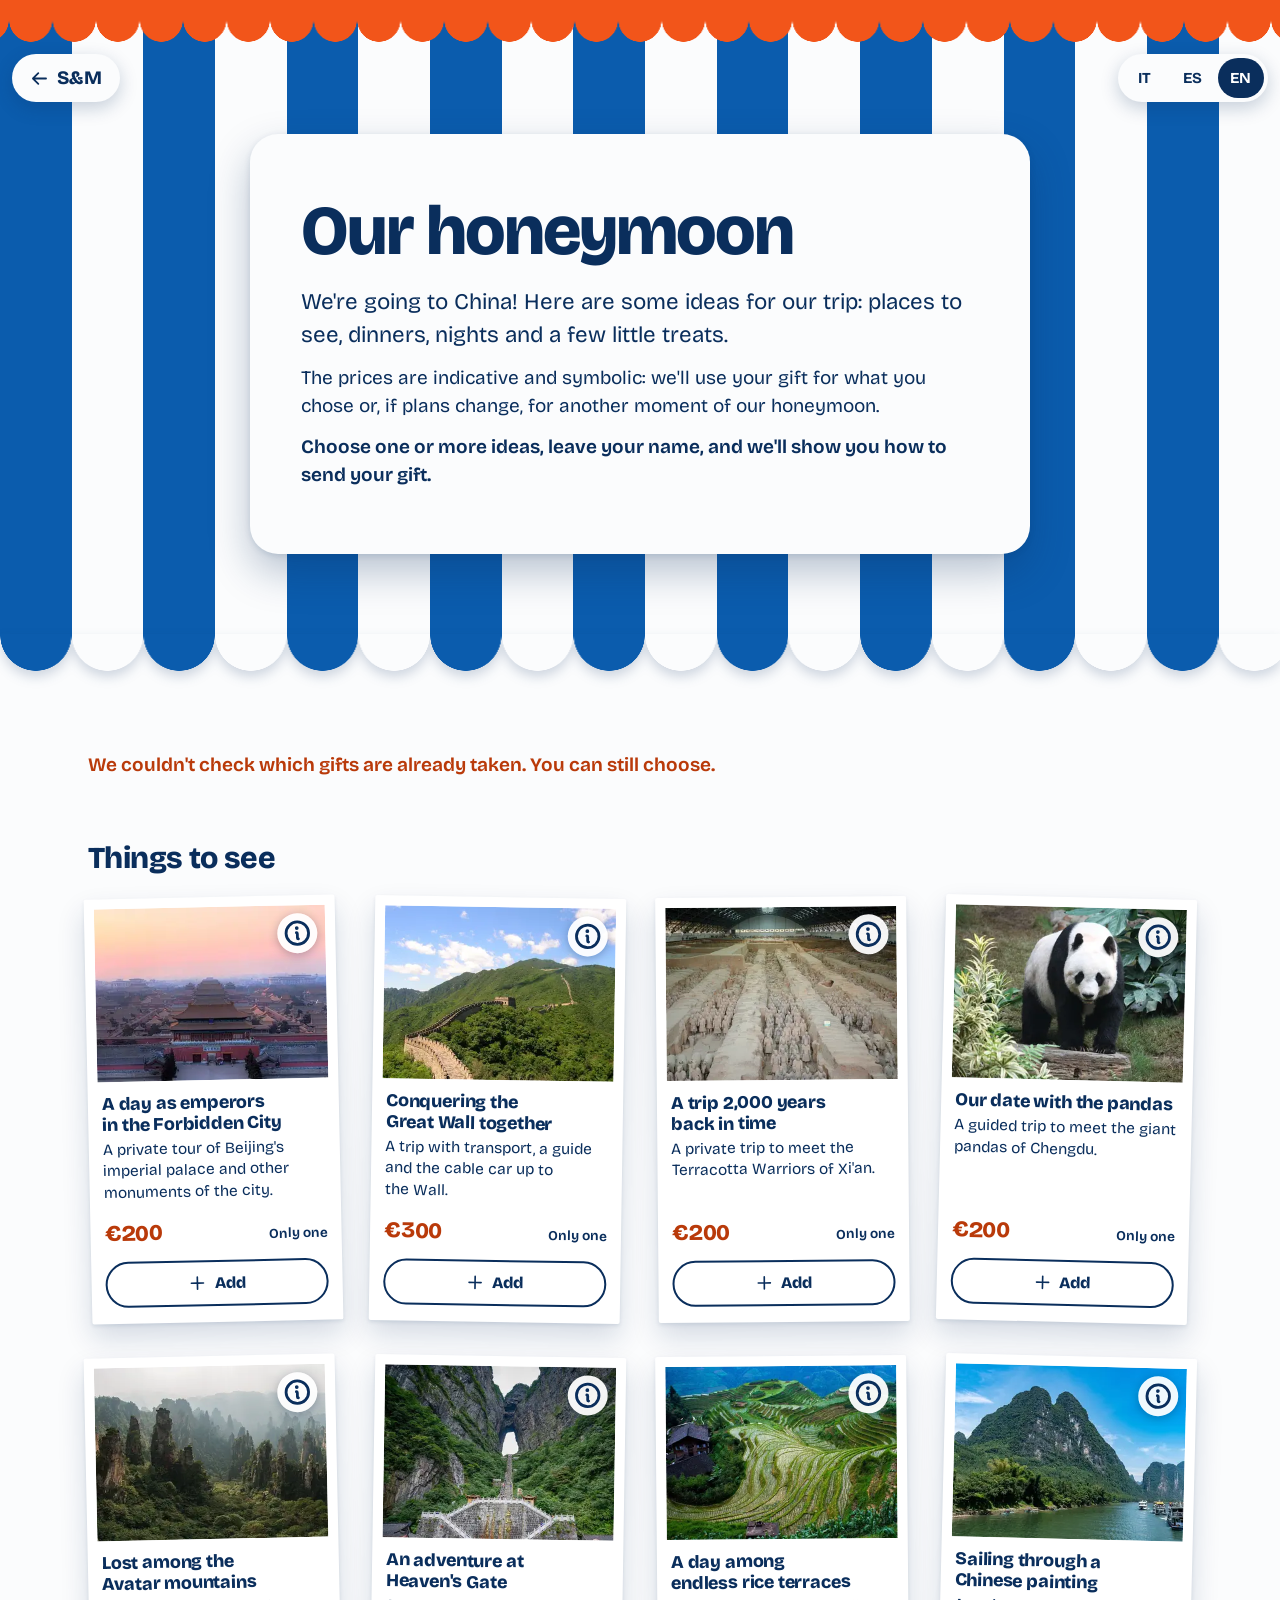
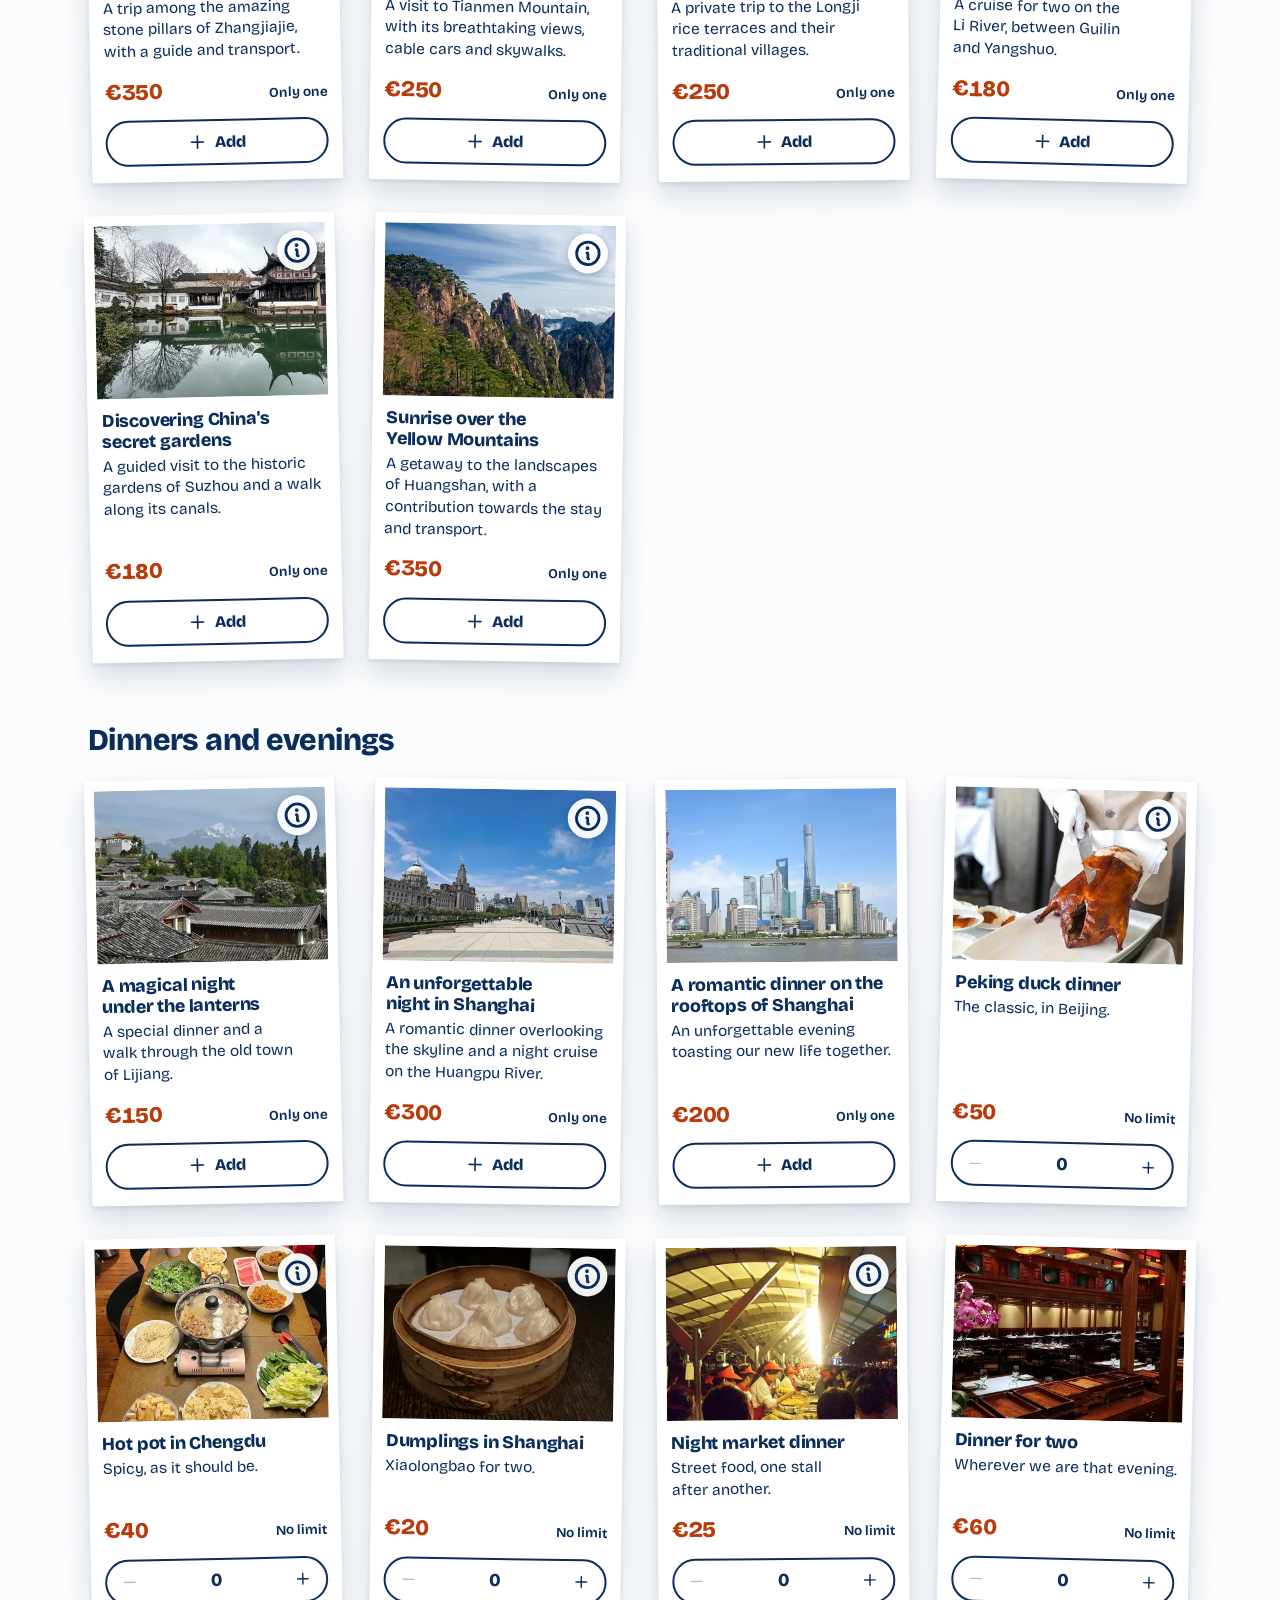
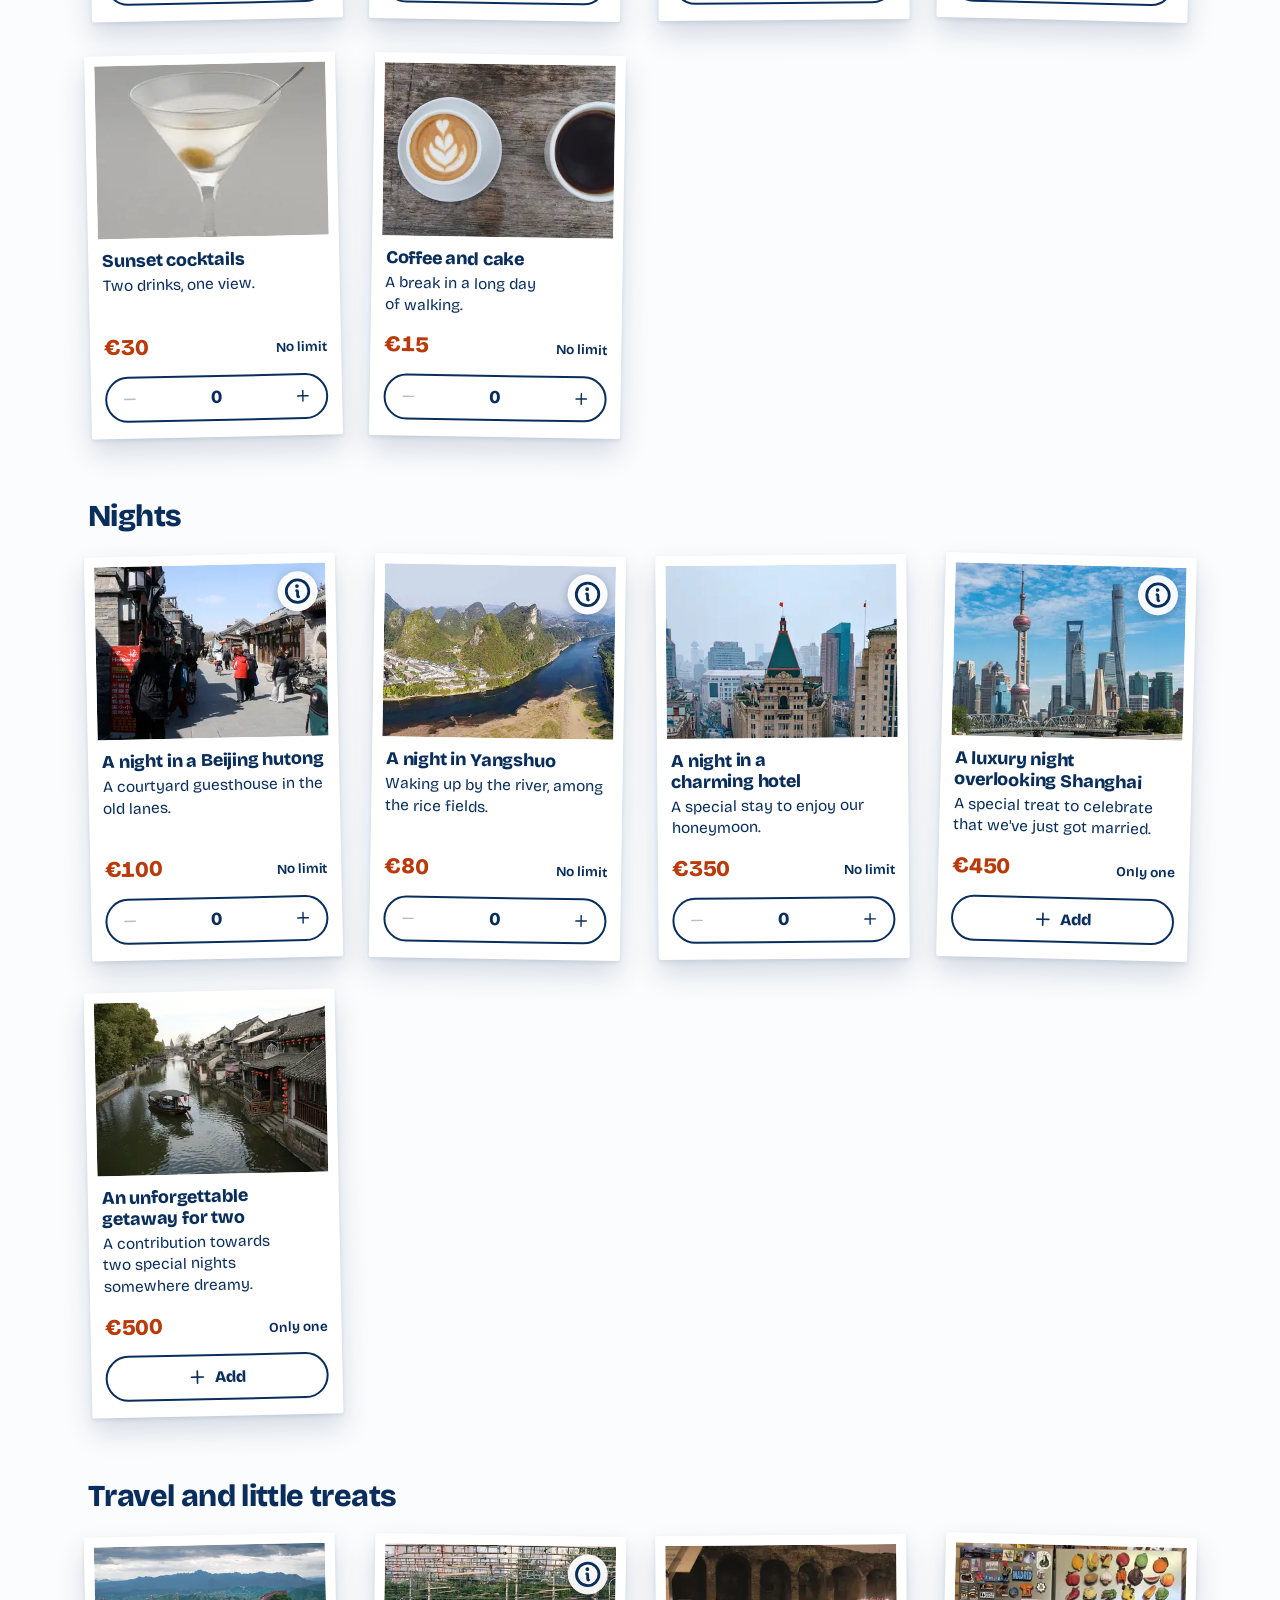
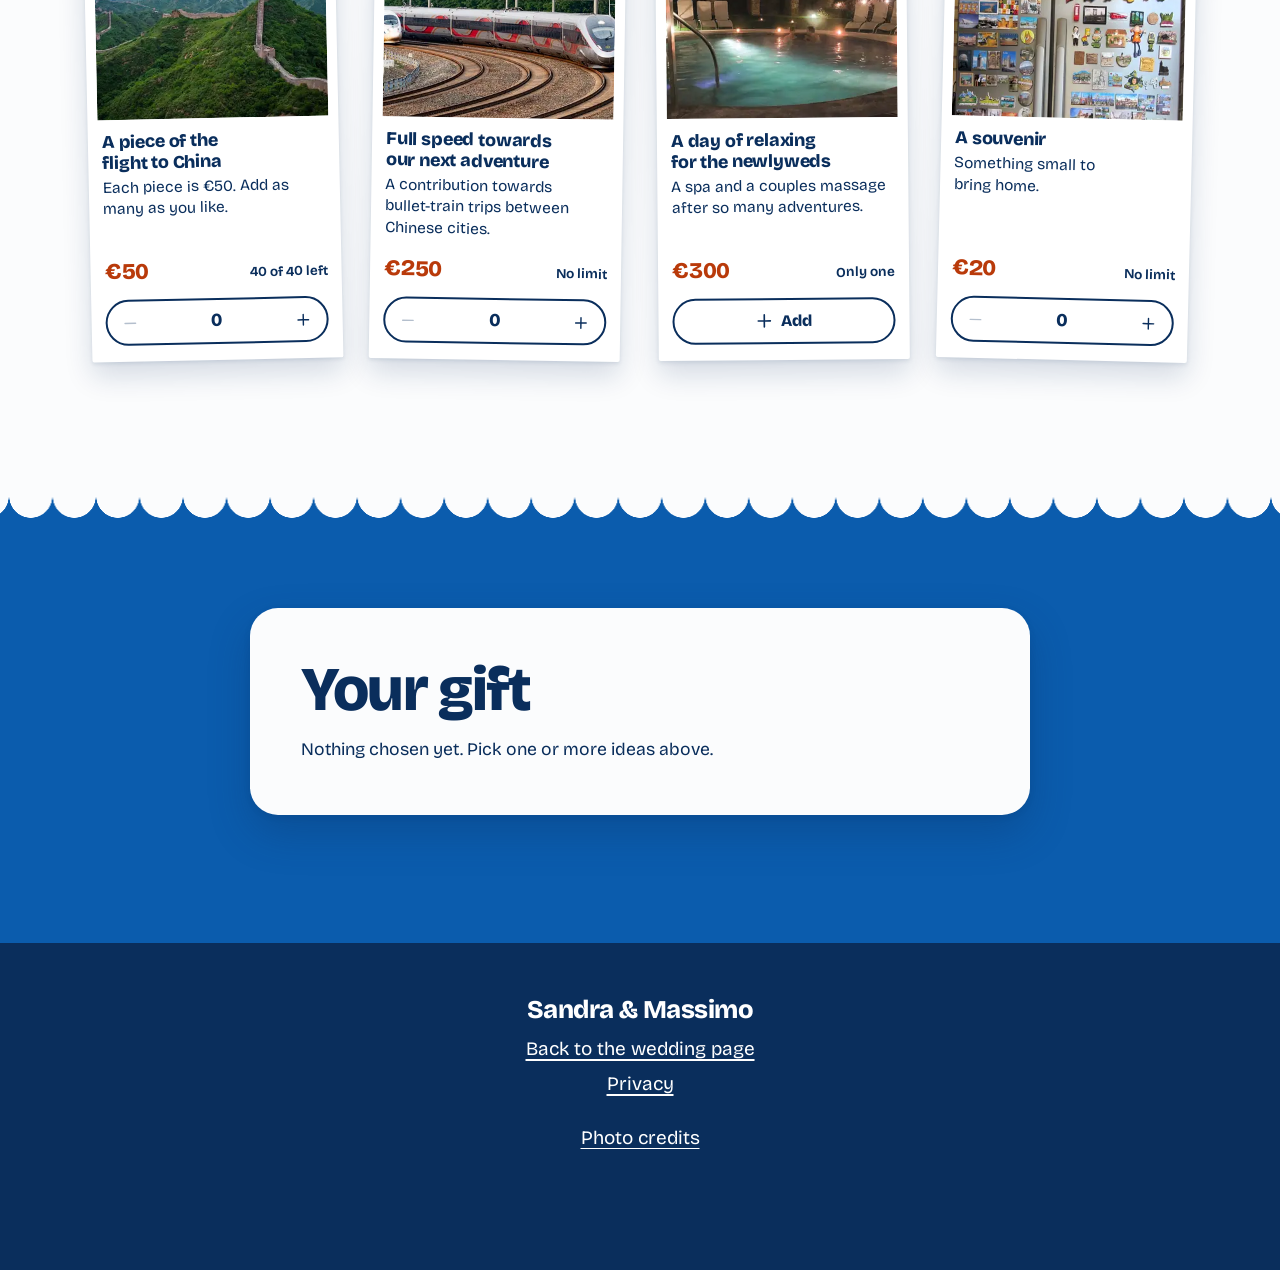
==== commit 52289a13: "Replies can't be changed once sent; honeymoon list is China only - RSVP: review screen with a clear " ====
--- a/honeymoon.html
+++ b/honeymoon.html
@@ -4,13 +4,13 @@
 <meta charset="utf-8">
 <meta name="viewport" content="width=device-width, initial-scale=1, viewport-fit=cover">
 <title>Our honeymoon · Sandra &amp; Massimo</title>
-<meta name="description" content="Ideas for Sandra &amp; Massimo's honeymoon: China, Australia or New Zealand." data-i18n-attr="content:meta.giftDesc">
+<meta name="description" content="Ideas for Sandra &amp; Massimo's honeymoon in China." data-i18n-attr="content:meta.giftDesc">
 <meta name="robots" content="noindex">
 <meta name="theme-color" content="#0B5CAD">
 <meta name="color-scheme" content="light">
 <meta property="og:type" content="website">
 <meta property="og:title" content="Sandra &amp; Massimo · 8.5.2027">
-<meta property="og:description" content="China · Australia · New Zealand">
+<meta property="og:description" content="Our honeymoon in China">
 <meta property="og:image" content="https://sandra-and-massimo.github.io/wedding/og.jpg">
 <link rel="icon" href="favicon.svg" type="image/svg+xml">
 <link rel="preload" href="fonts/bricolage.woff2" as="font" type="font/woff2" crossorigin>
@@ -42,26 +42,20 @@
   <div class="hero-inner">
     <div class="sign hero-sign gift-intro">
       <h1 class="gift-title" data-i18n="g.title">Our honeymoon</h1>
-      <p class="gift-lede" data-i18n="g.intro">We haven't decided yet where we'll go: China, Australia or New Zealand. Here are some ideas for each, plus a few that work anywhere.</p>
-      <p data-i18n="g.symbolic">The prices are indicative and symbolic. We'll use your gift for what you chose or, if we end up somewhere else, for another moment of our honeymoon.</p>
+      <p class="gift-lede" data-i18n="g.intro">We're going to China! Here are some ideas for our trip: places to see, dinners, nights and a few little treats.</p>
+      <p data-i18n="g.symbolic">The prices are indicative and symbolic: we'll use your gift for what you chose or, if plans change, for another moment of our honeymoon.</p>
       <p class="gift-how" data-i18n="g.how">Choose one or more ideas, leave your name, and we'll show you how to send your gift.</p>
     </div>
   </div>
 </header>
 
 <main id="main">
-  <section class="ideas" id="ideas" tabindex="-1" aria-labelledby="ideas-tabs-label">
+  <section class="ideas" id="ideas" tabindex="-1" aria-labelledby="ideas-title">
     <div class="hem" aria-hidden="true"></div>
     <div class="wrap">
-      <span class="vh" id="ideas-tabs-label" data-i18n="g.tabsLabel">Destinations</span>
-      <div class="dest-tabs" role="tablist" aria-labelledby="ideas-tabs-label">
-        <button type="button" role="tab" id="tab-cn" data-dest="cn" aria-controls="ideas-panel" data-i18n="g.tab.cn">China</button>
-        <button type="button" role="tab" id="tab-au" data-dest="au" aria-controls="ideas-panel" data-i18n="g.tab.au">Australia</button>
-        <button type="button" role="tab" id="tab-nz" data-dest="nz" aria-controls="ideas-panel" data-i18n="g.tab.nz">New Zealand</button>
-        <button type="button" role="tab" id="tab-any" data-dest="any" aria-controls="ideas-panel" data-i18n="g.tab.any">Wherever we go</button>
-      </div>
+      <h2 class="vh" id="ideas-title" data-i18n="g.ideasTitle">Ideas for our trip</h2>
       <p class="ideas-status" id="ideas-status" role="status" hidden></p>
-      <div class="ideas-panel" id="ideas-panel" role="tabpanel" aria-labelledby="tab-cn"></div>
+      <div class="ideas-panel" id="ideas-panel"></div>
       <noscript>
         <p class="sign noscript">This page needs JavaScript. · Questa pagina richiede JavaScript. · Esta página necesita JavaScript.</p>
       </noscript>
--- a/gifts.css
+++ b/gifts.css
@@ -17,16 +17,7 @@
 /* ---------- ideas ---------- */
 .ideas { position: relative; background: var(--canvas); padding-block: calc(var(--s) / 2 + clamp(40px, 5vw, 72px)) calc(var(--d) / 2 + clamp(80px, 9vw, 120px)); }
 .ideas:focus { outline: none; box-shadow: none; }
-.dest-tabs { display: flex; flex-wrap: wrap; gap: 10px; }
-.dest-tabs [role="tab"] {
-  font: inherit; font-weight: 700; font-size: 1.05rem; color: var(--navy); background: var(--canvas);
-  min-height: 48px; padding: 10px 22px; border: 2px solid var(--navy); border-radius: 999px; cursor: pointer;
-  transition: background-color 200ms ease, color 200ms ease, transform 160ms var(--ease-out);
-}
-.dest-tabs [role="tab"]:active { transform: scale(.97); }
-.dest-tabs [role="tab"][aria-selected="true"] { background: var(--navy); color: #fff; }
-@media (hover: hover) and (pointer: fine) { .dest-tabs [role="tab"]:hover:not([aria-selected="true"]) { background: var(--tint); } }
-.ideas-status { margin-top: 16px; font-weight: 650; color: var(--orange-ink); }
+@media (hover: hover) and (pointer: fine) { .ideas-status { margin-top: 16px; font-weight: 650; color: var(--orange-ink); }
 
 .gift-group { margin-top: clamp(40px, 5vw, 64px); }
 .gift-group-title { font-size: clamp(1.5rem, 1vw + 1.1rem, 2rem); font-weight: 800; letter-spacing: -.02em; }
@@ -83,12 +74,6 @@
 
 /* the flight is the one most guests will share: a wide print */
 @media (min-width: 640px) {
-  .gift-group--flight .gift-grid { grid-template-columns: minmax(0, 640px); }
-  .gift-group--flight .gift { flex-direction: row; gap: 20px; padding: 12px 20px 12px 12px; }
-  .gift-group--flight .gift-print { flex: 0 0 46%; aspect-ratio: 4 / 3; }
-  .gift-group--flight .gift-body { padding: 8px 0 4px; }
-  .gift-group--flight .gift-name { font-size: 1.4rem; }
-  .gift-group--flight .gift-desc { font-size: 1.05rem; }
 }
 
 /* already given: greyed out, nobody's name */
@@ -104,10 +89,7 @@
   .gift-desc { font-size: .9rem; }
   .gift-price strong { font-size: 1.2rem; }
   .gift-meta { font-size: .8rem; }
-  .dest-tabs { flex-wrap: nowrap; overflow-x: auto; scroll-snap-type: x mandatory; margin-inline: -16px; padding: 4px 16px 8px; scrollbar-width: none; }
-  .dest-tabs::-webkit-scrollbar { display: none; }
-  .dest-tabs [role="tab"] { flex: none; scroll-snap-align: start; }
-}
+  }
 
 /* ---------- checkout ---------- */
 .checkout { position: relative; background: var(--blue); padding-block: calc(var(--d) / 2 + clamp(56px, 7vw, 96px)) clamp(80px, 10vw, 128px); scroll-margin-top: 0; }
@@ -192,8 +174,7 @@
 .noscript { margin-top: 24px; padding: 20px; }
 
 @media (prefers-reduced-motion: reduce) {
-  .gift, .gift-add, .stepper button, .dest-tabs [role="tab"] { transition: background-color 200ms ease, color 200ms ease; }
-  .gift:not(.is-gone):hover { transform: rotate(var(--r)); }
+  .gift, .gift-add, .stepper button,   .gift:not(.is-gone):hover { transform: rotate(var(--r)); }
   .basket-bar { transform: translate(-50%, 0); transition: opacity 220ms ease; }
 }
 
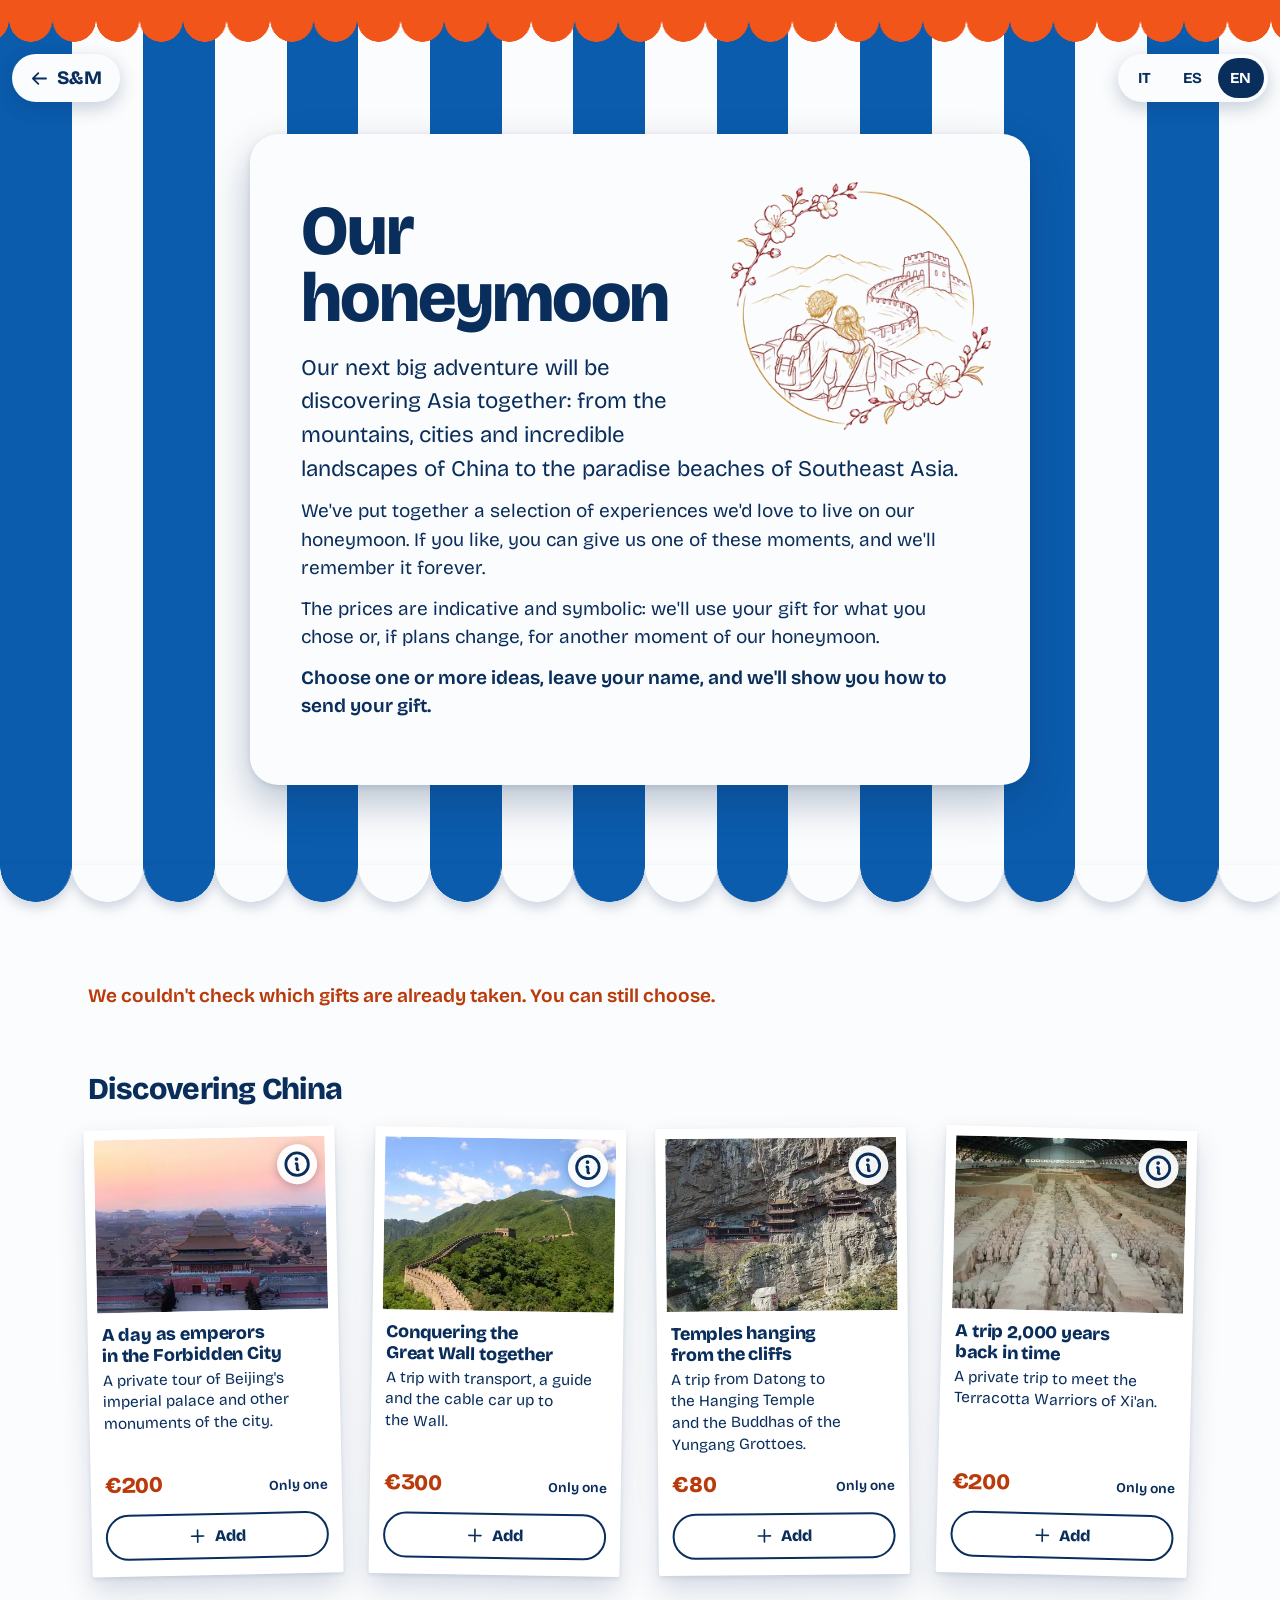
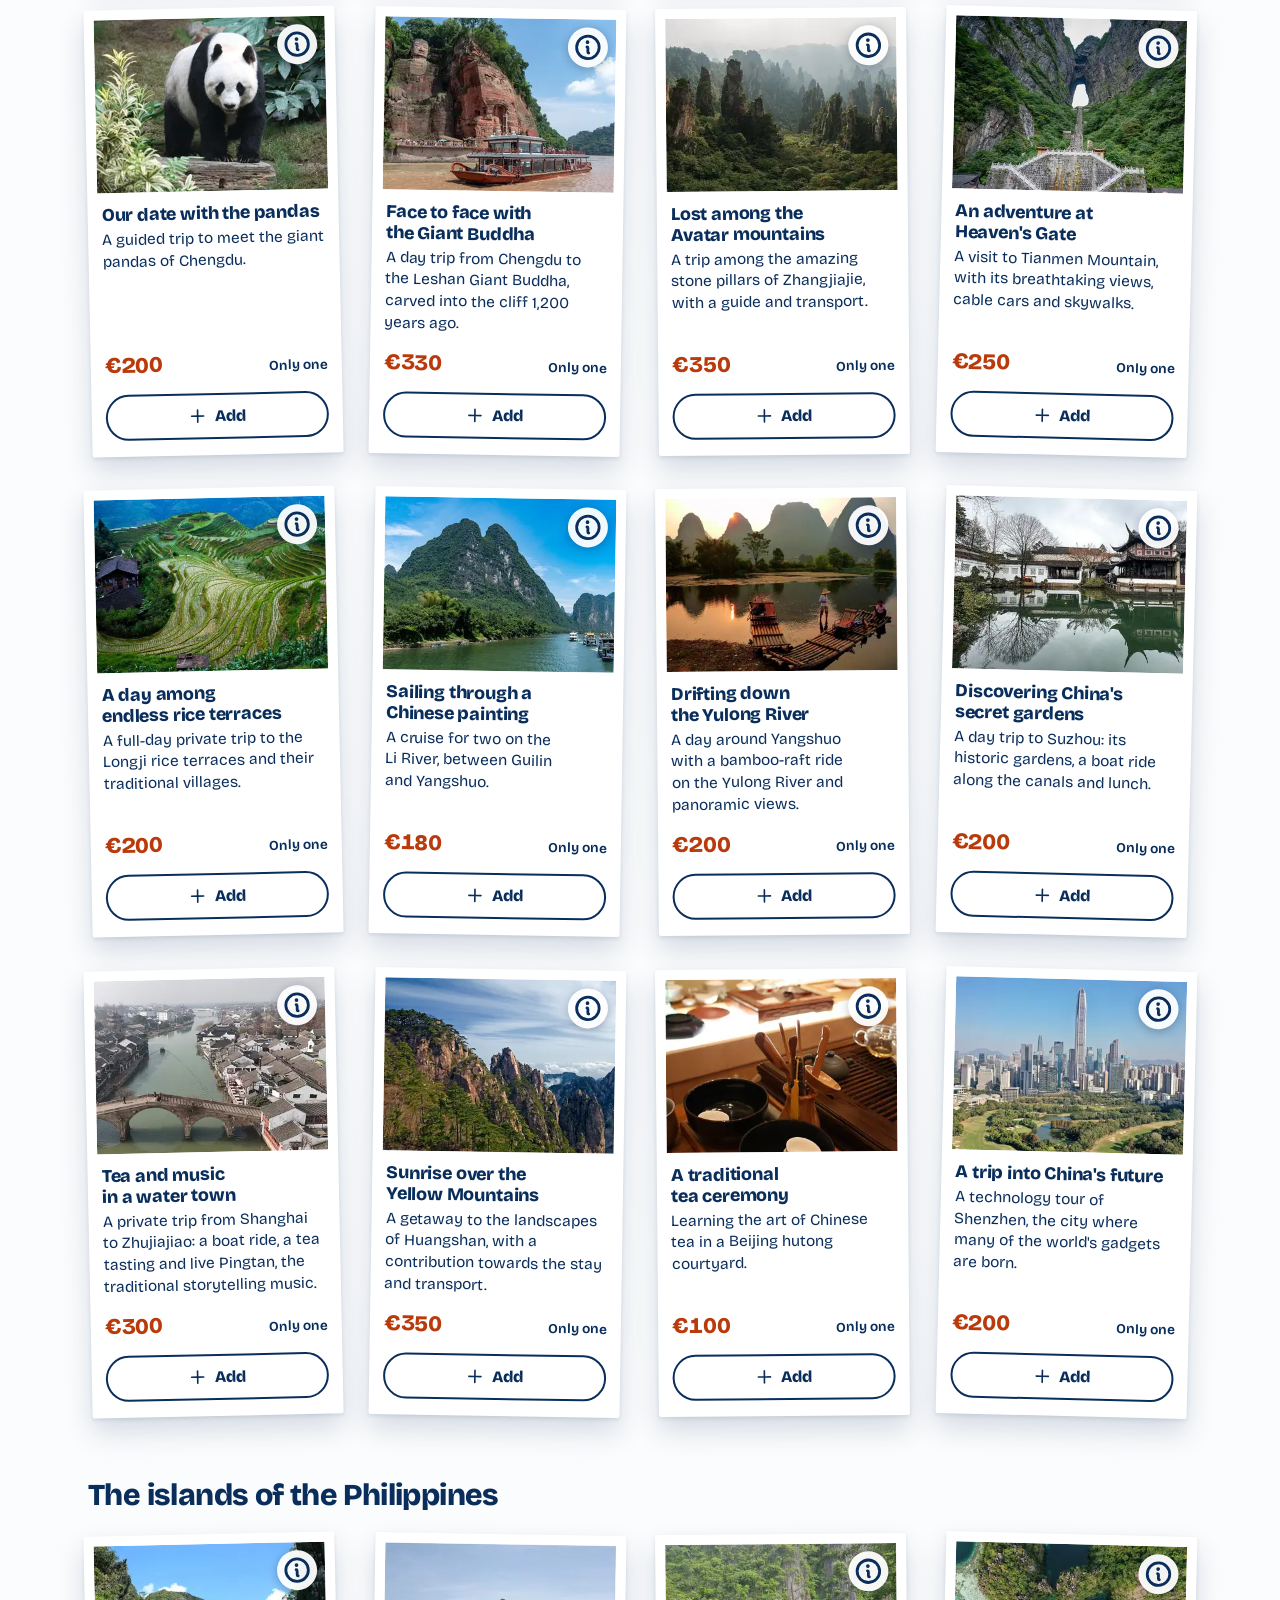
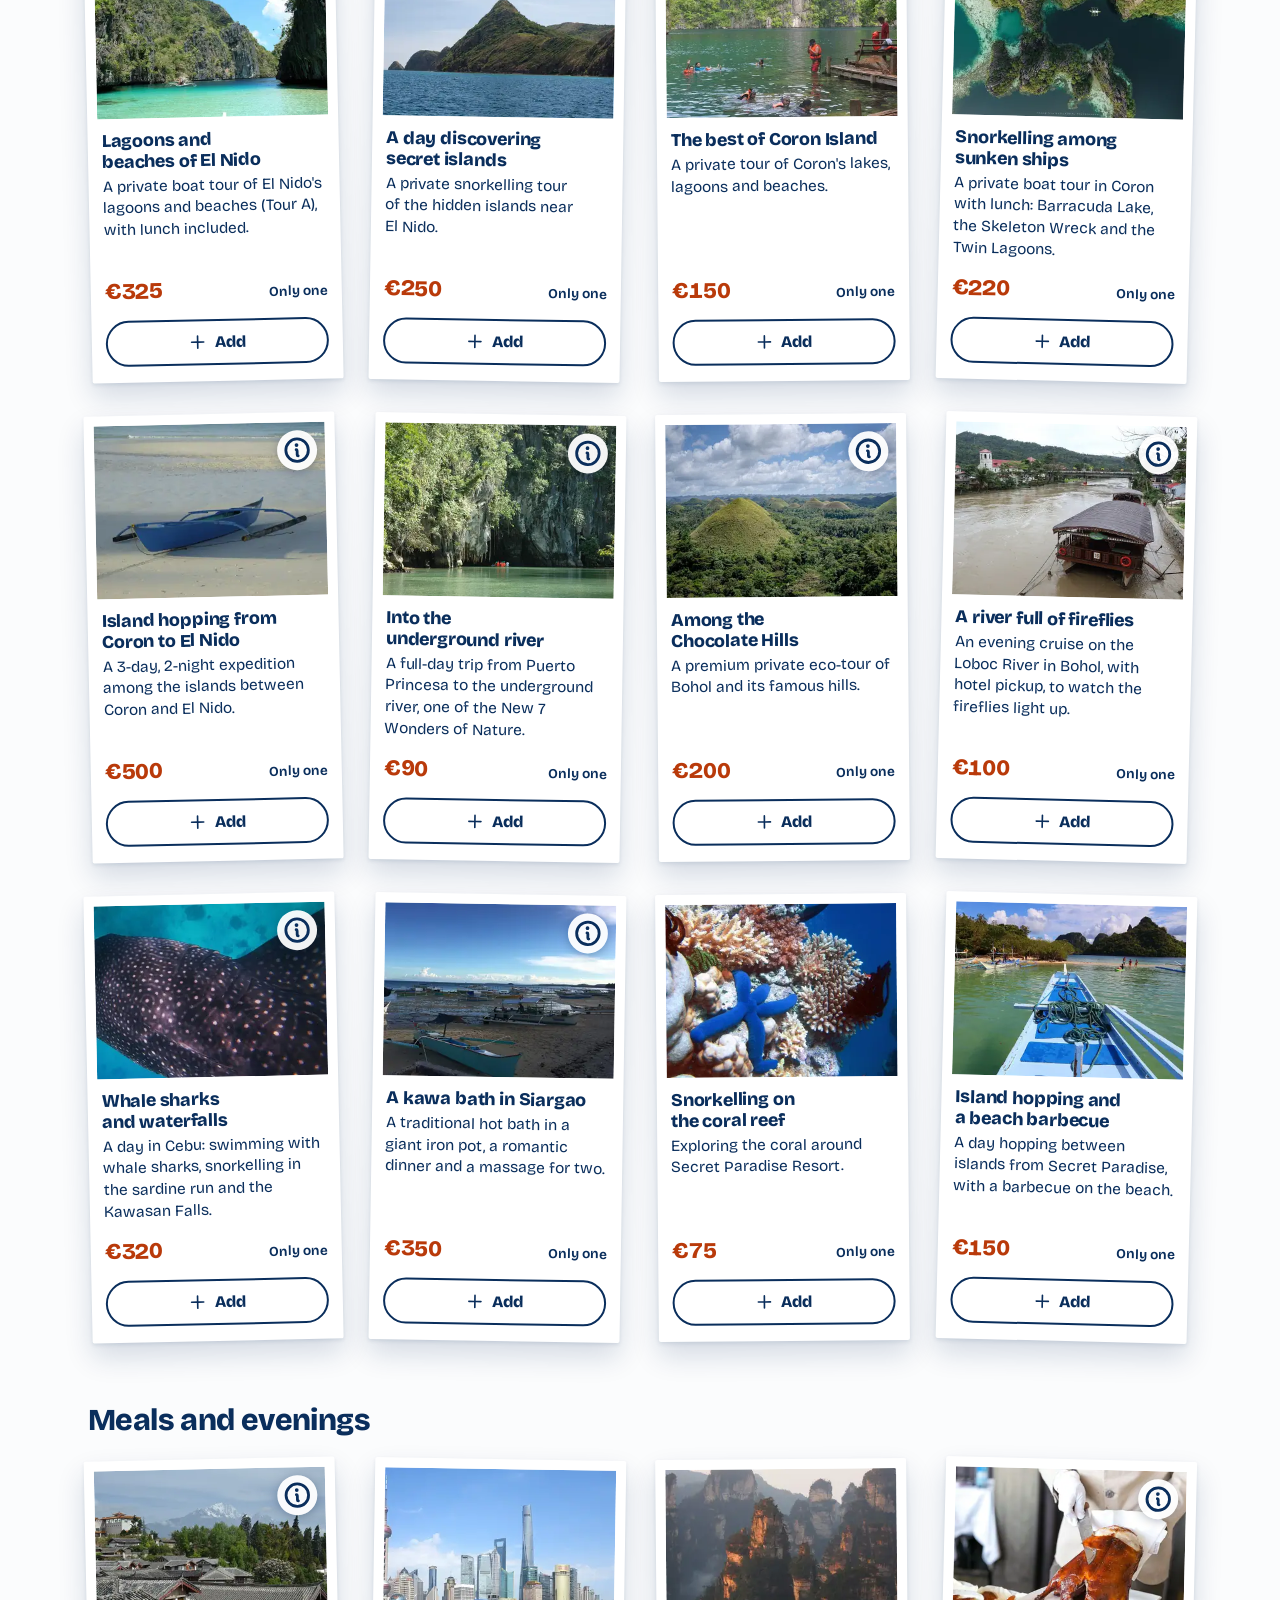
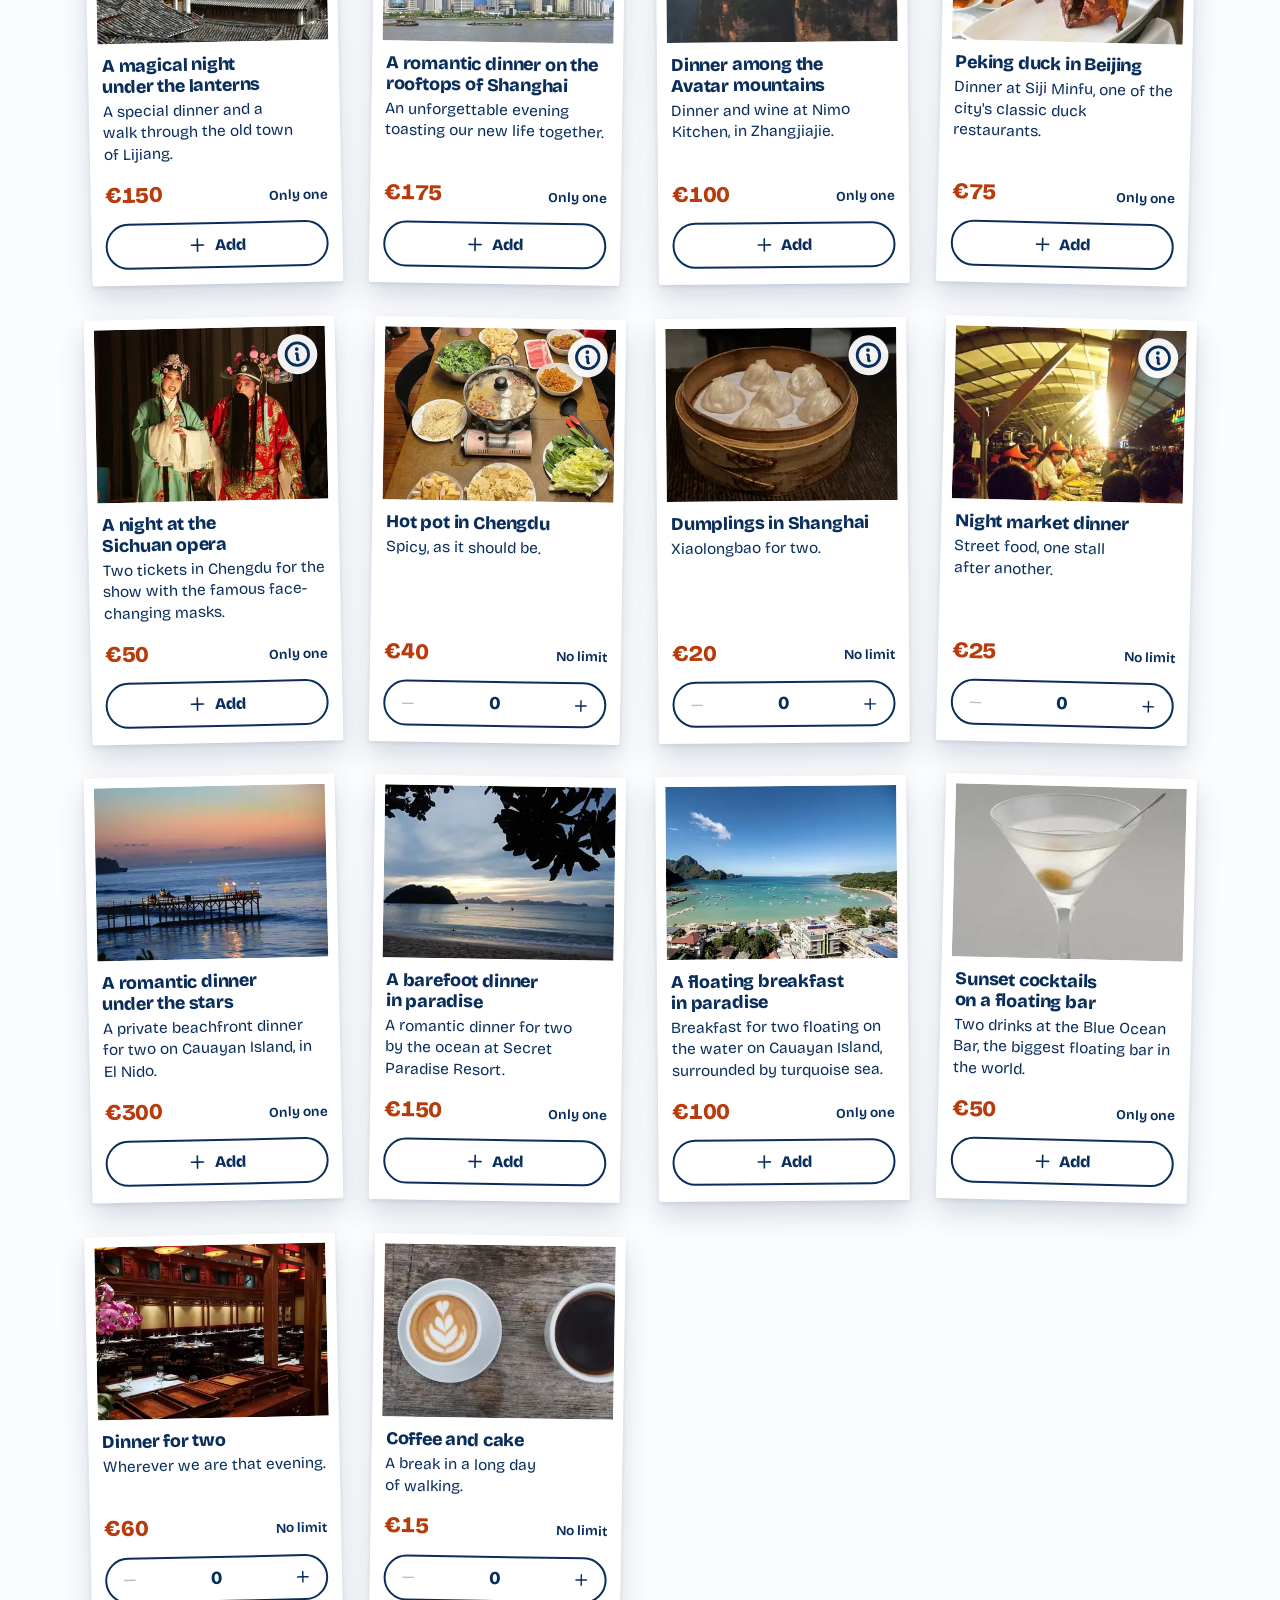
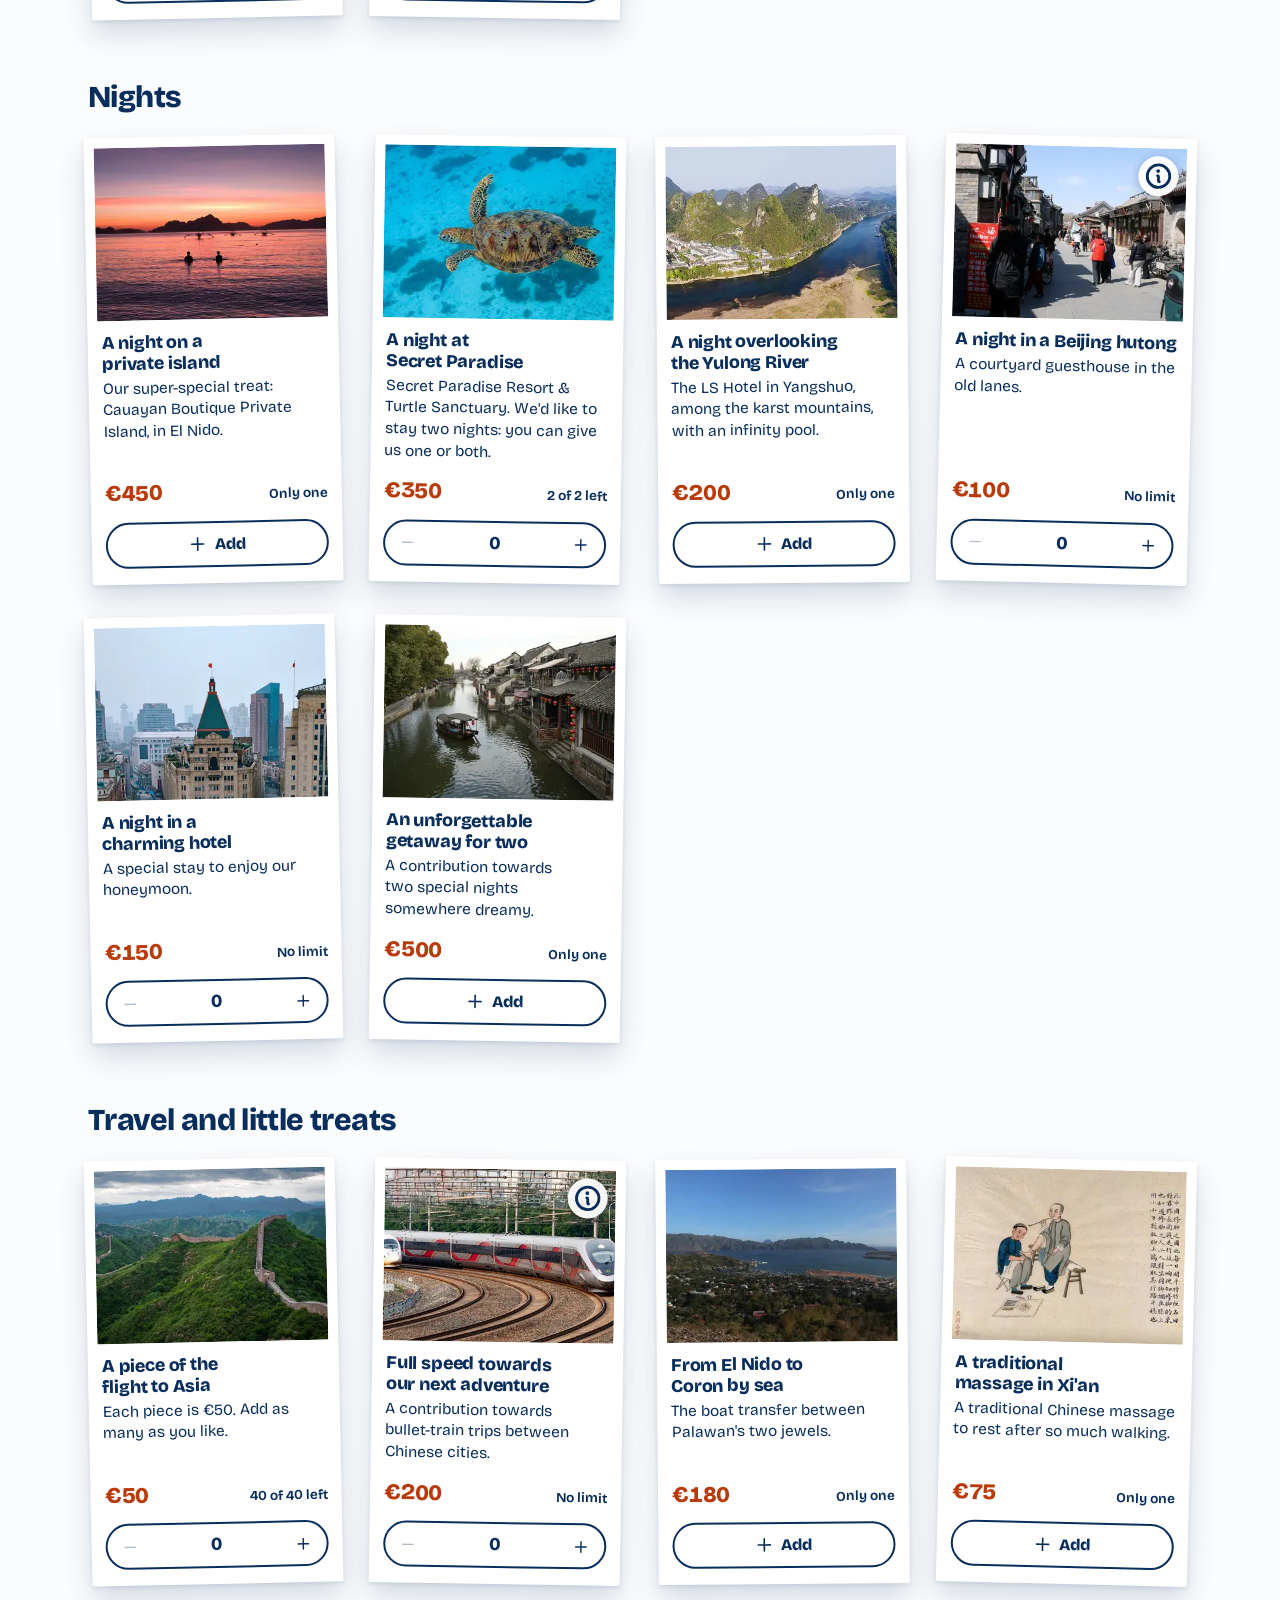
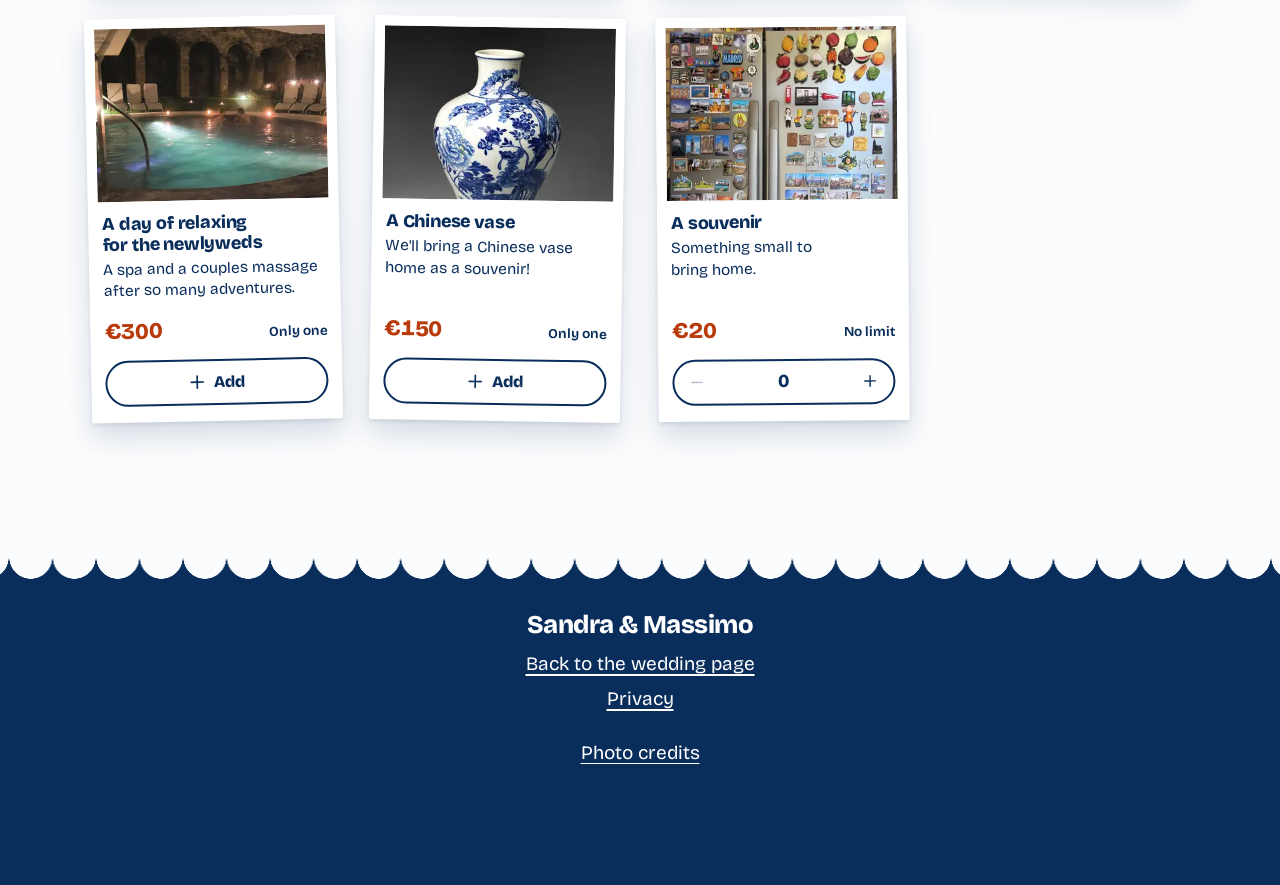
==== commit eb88731b: "Honeymoon: China and the Philippines (Sandra's list), drawing, no empty gift box Co-Authored-By: Cla" ====
--- a/honeymoon.html
+++ b/honeymoon.html
@@ -4,13 +4,13 @@
 <meta charset="utf-8">
 <meta name="viewport" content="width=device-width, initial-scale=1, viewport-fit=cover">
 <title>Our honeymoon · Sandra &amp; Massimo</title>
-<meta name="description" content="Ideas for Sandra &amp; Massimo's honeymoon in China." data-i18n-attr="content:meta.giftDesc">
+<meta name="description" content="Ideas for Sandra &amp; Massimo's honeymoon in Asia." data-i18n-attr="content:meta.giftDesc">
 <meta name="robots" content="noindex">
 <meta name="theme-color" content="#0B5CAD">
 <meta name="color-scheme" content="light">
 <meta property="og:type" content="website">
 <meta property="og:title" content="Sandra &amp; Massimo · 8.5.2027">
-<meta property="og:description" content="Our honeymoon in China">
+<meta property="og:description" content="Our honeymoon in Asia">
 <meta property="og:image" content="https://sandra-and-massimo.github.io/wedding/og.jpg">
 <link rel="icon" href="favicon.svg" type="image/svg+xml">
 <link rel="preload" href="fonts/bricolage.woff2" as="font" type="font/woff2" crossorigin>
@@ -41,8 +41,10 @@
   </a>
   <div class="hero-inner">
     <div class="sign hero-sign gift-intro">
+      <img class="gift-drawing" src="img/us-china-320.webp" srcset="img/us-china-320.webp 320w, img/us-china-640.webp 640w" sizes="(max-width: 640px) 220px, 260px" width="979" height="932" decoding="async" fetchpriority="high" alt="A drawing of Sandra and Massimo, arm in arm, looking at the Great Wall of China" data-i18n-attr="alt:g.drawingAlt">
       <h1 class="gift-title" data-i18n="g.title">Our honeymoon</h1>
-      <p class="gift-lede" data-i18n="g.intro">We're going to China! Here are some ideas for our trip: places to see, dinners, nights and a few little treats.</p>
+      <p class="gift-lede" data-i18n="g.intro">Our next big adventure will be discovering Asia together: from the mountains, cities and incredible landscapes of China to the paradise beaches of Southeast Asia.</p>
+      <p data-i18n="g.intro2">We've put together a selection of experiences we'd love to live on our honeymoon. If you like, you can give us one of these moments, and we'll remember it forever.</p>
       <p data-i18n="g.symbolic">The prices are indicative and symbolic: we'll use your gift for what you chose or, if plans change, for another moment of our honeymoon.</p>
       <p class="gift-how" data-i18n="g.how">Choose one or more ideas, leave your name, and we'll show you how to send your gift.</p>
     </div>
@@ -63,7 +65,7 @@
     <div class="valance valance--hang valance--canvas" aria-hidden="true"></div>
   </section>
 
-  <section class="checkout" id="checkout" aria-labelledby="checkout-title">
+  <section class="checkout" id="checkout" aria-labelledby="checkout-title" hidden>
     <div class="wrap">
       <div class="sign checkout-sign">
         <h2 id="checkout-title" class="h2" data-i18n="g.cartTitle">Your gift</h2>
--- a/gifts.css
+++ b/gifts.css
@@ -9,6 +9,8 @@
 .gift-intro p { margin-top: 12px; max-width: 58ch; }
 .gift-intro .gift-lede { font-size: clamp(1.15rem, .5vw + 1rem, 1.4rem); margin-top: 20px; }
 .gift-intro .gift-how { font-weight: 650; }
+.gift-drawing { display: block; width: 220px; height: auto; margin: -8px auto 12px; }
+@media (min-width: 641px) { .gift-drawing { float: right; width: 260px; margin: -16px -12px 8px 20px; } }
 .monogram--link { display: flex; align-items: center; gap: 8px; text-decoration: none; transition: background-color 200ms ease, color 200ms ease, transform 160ms var(--ease-out); }
 .monogram--link .ic { width: 1em; height: 1em; }
 .monogram--link:active { transform: scale(.97); }
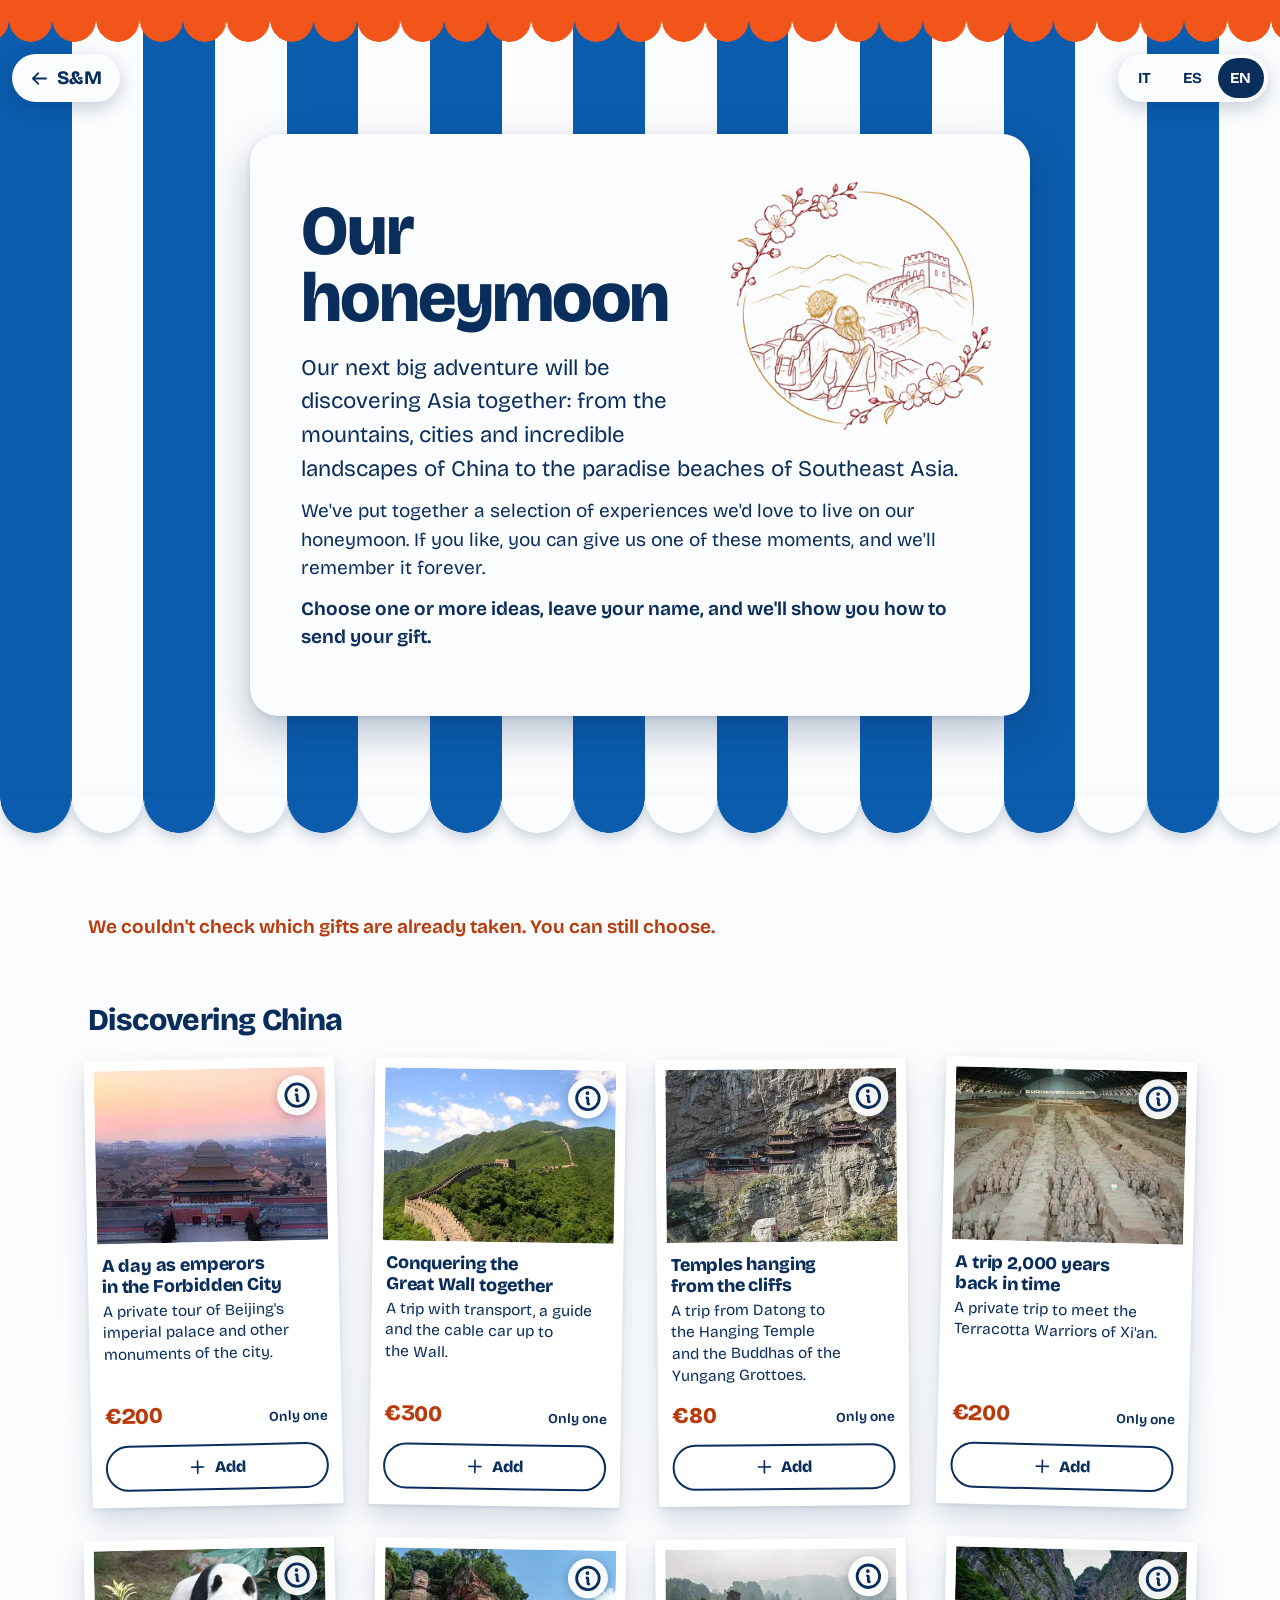
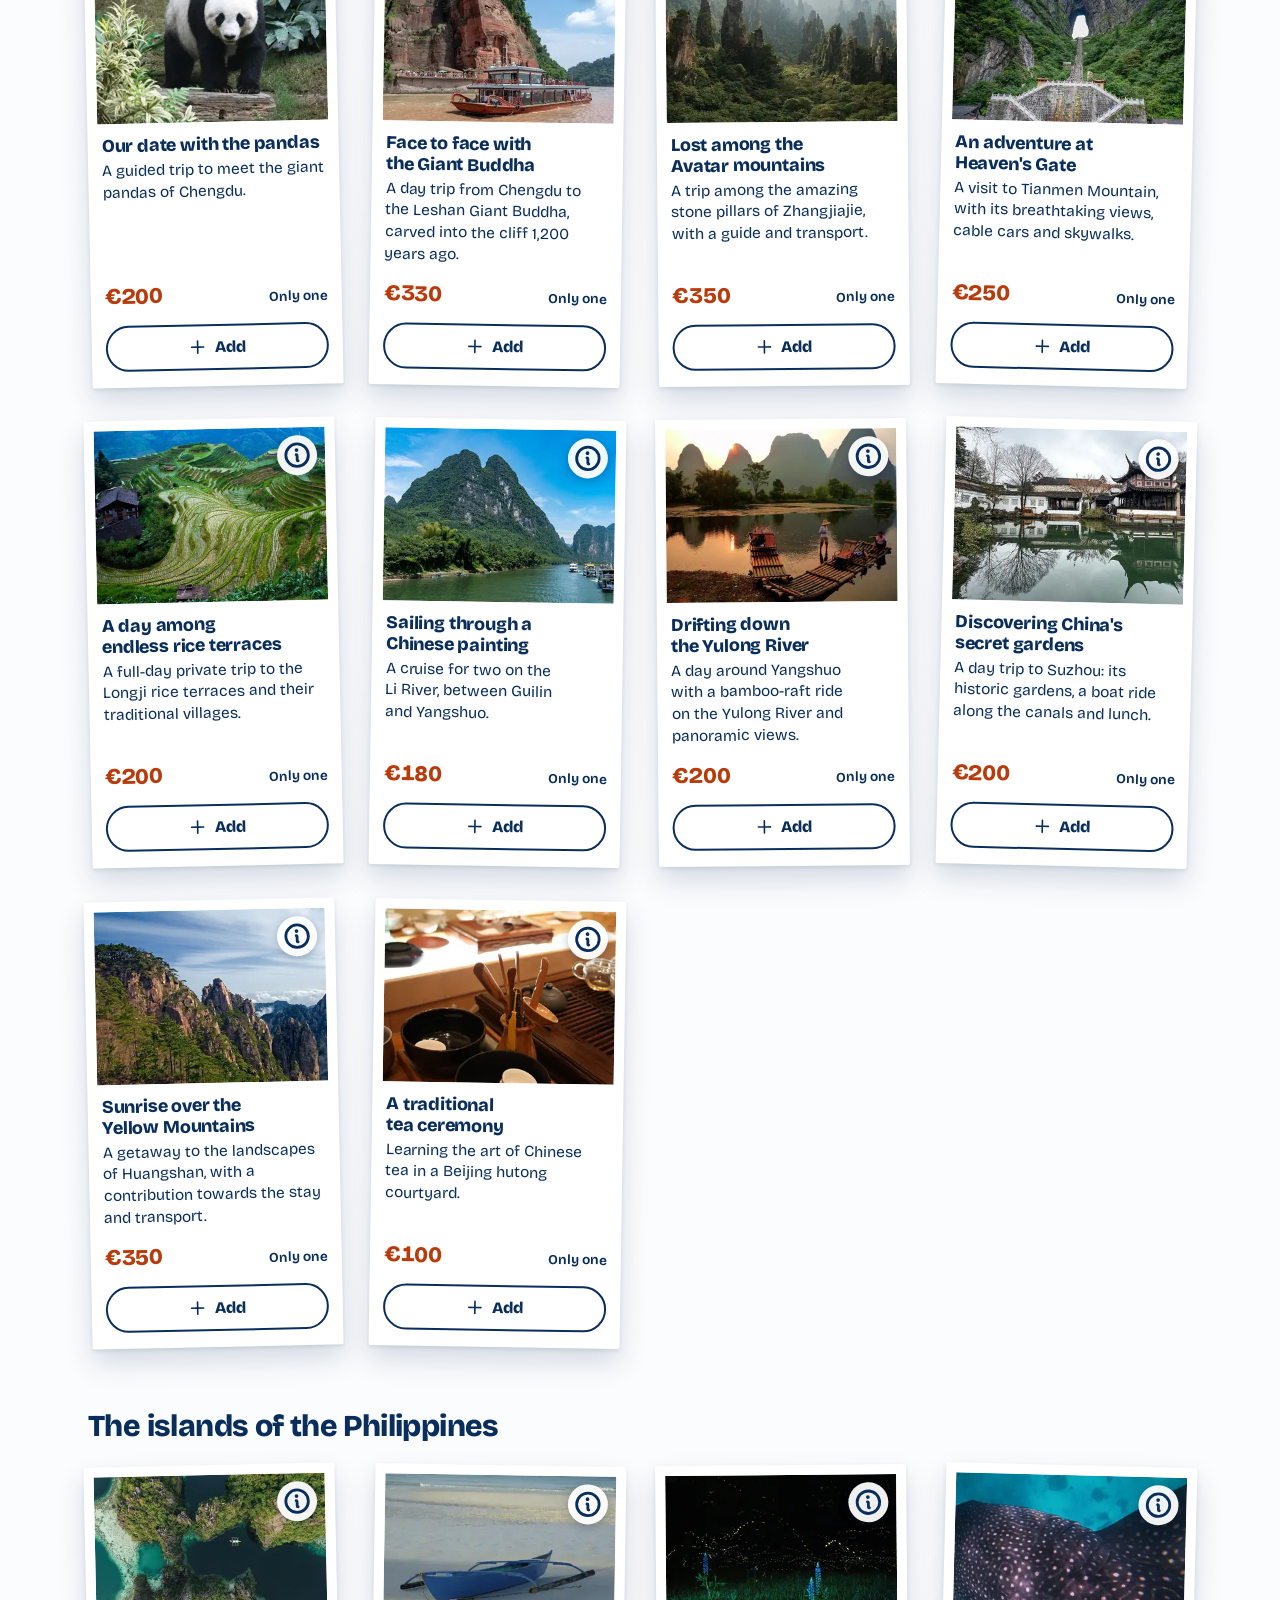
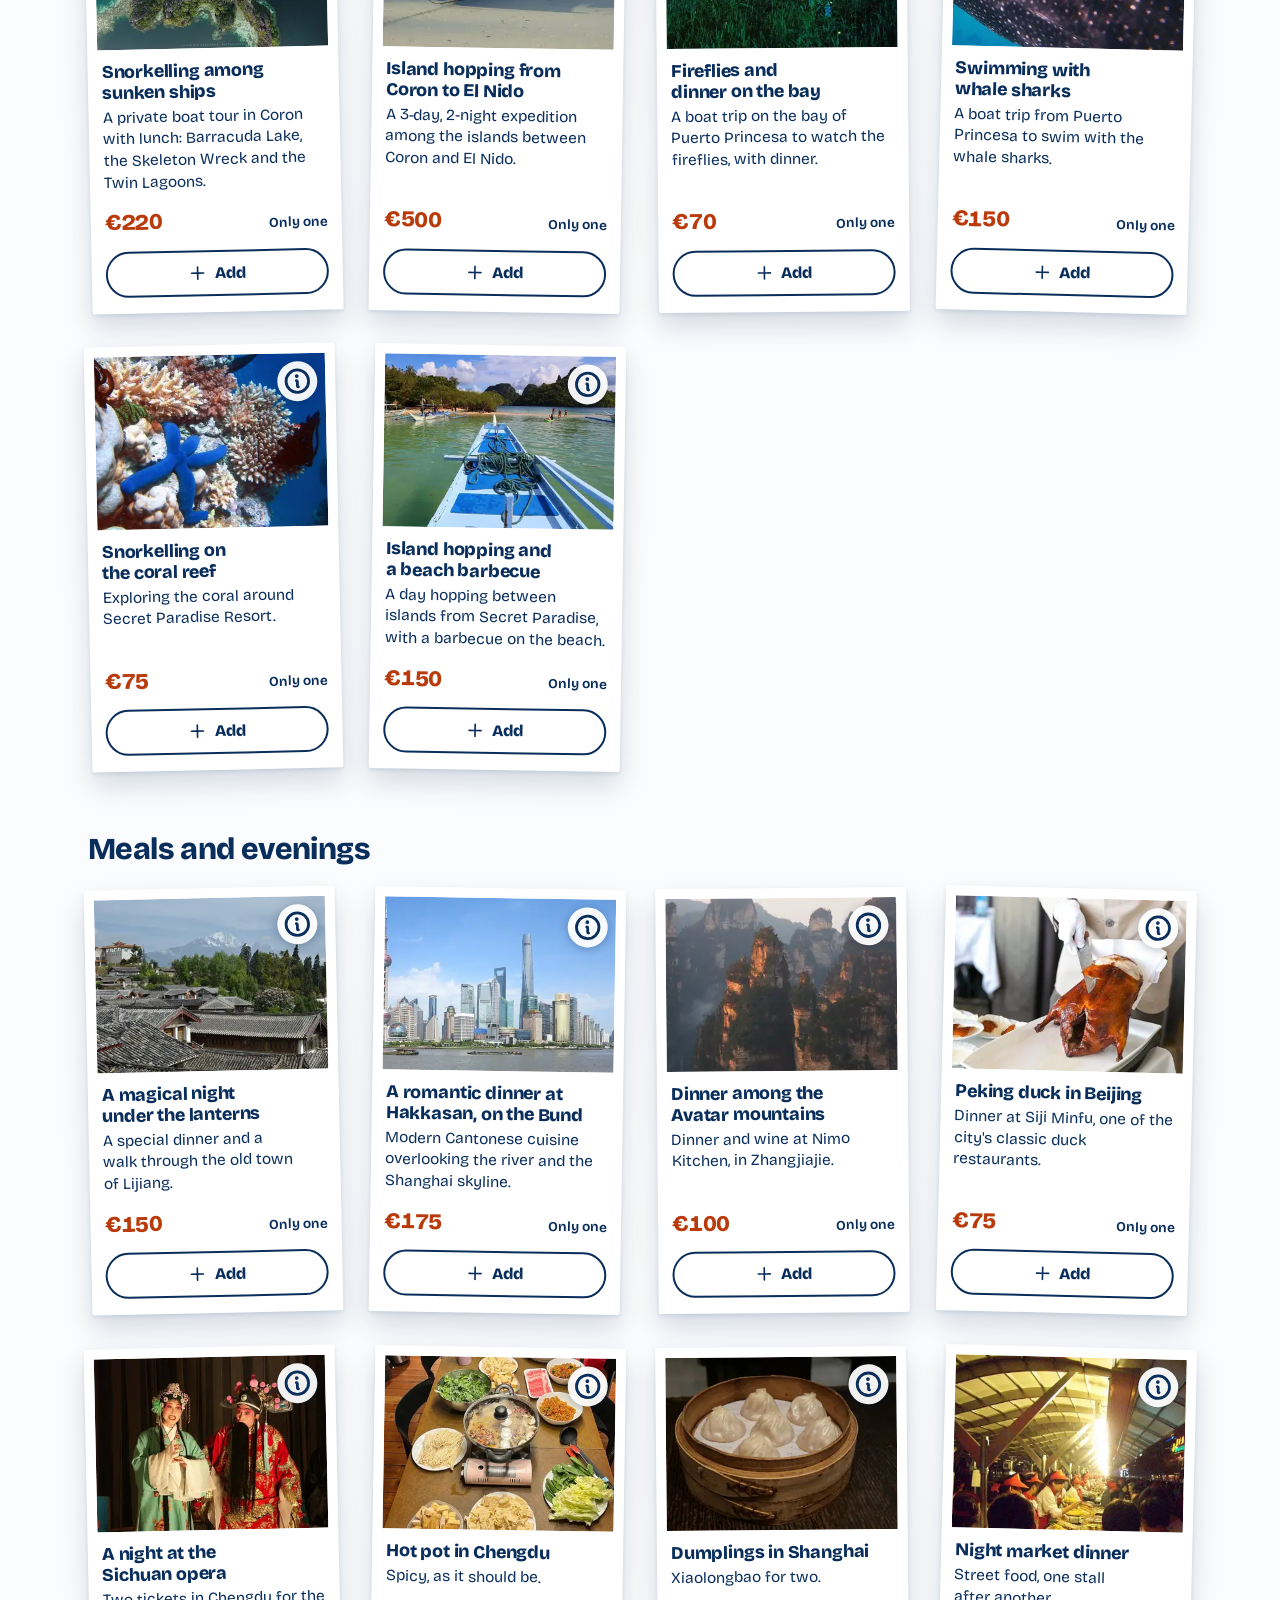
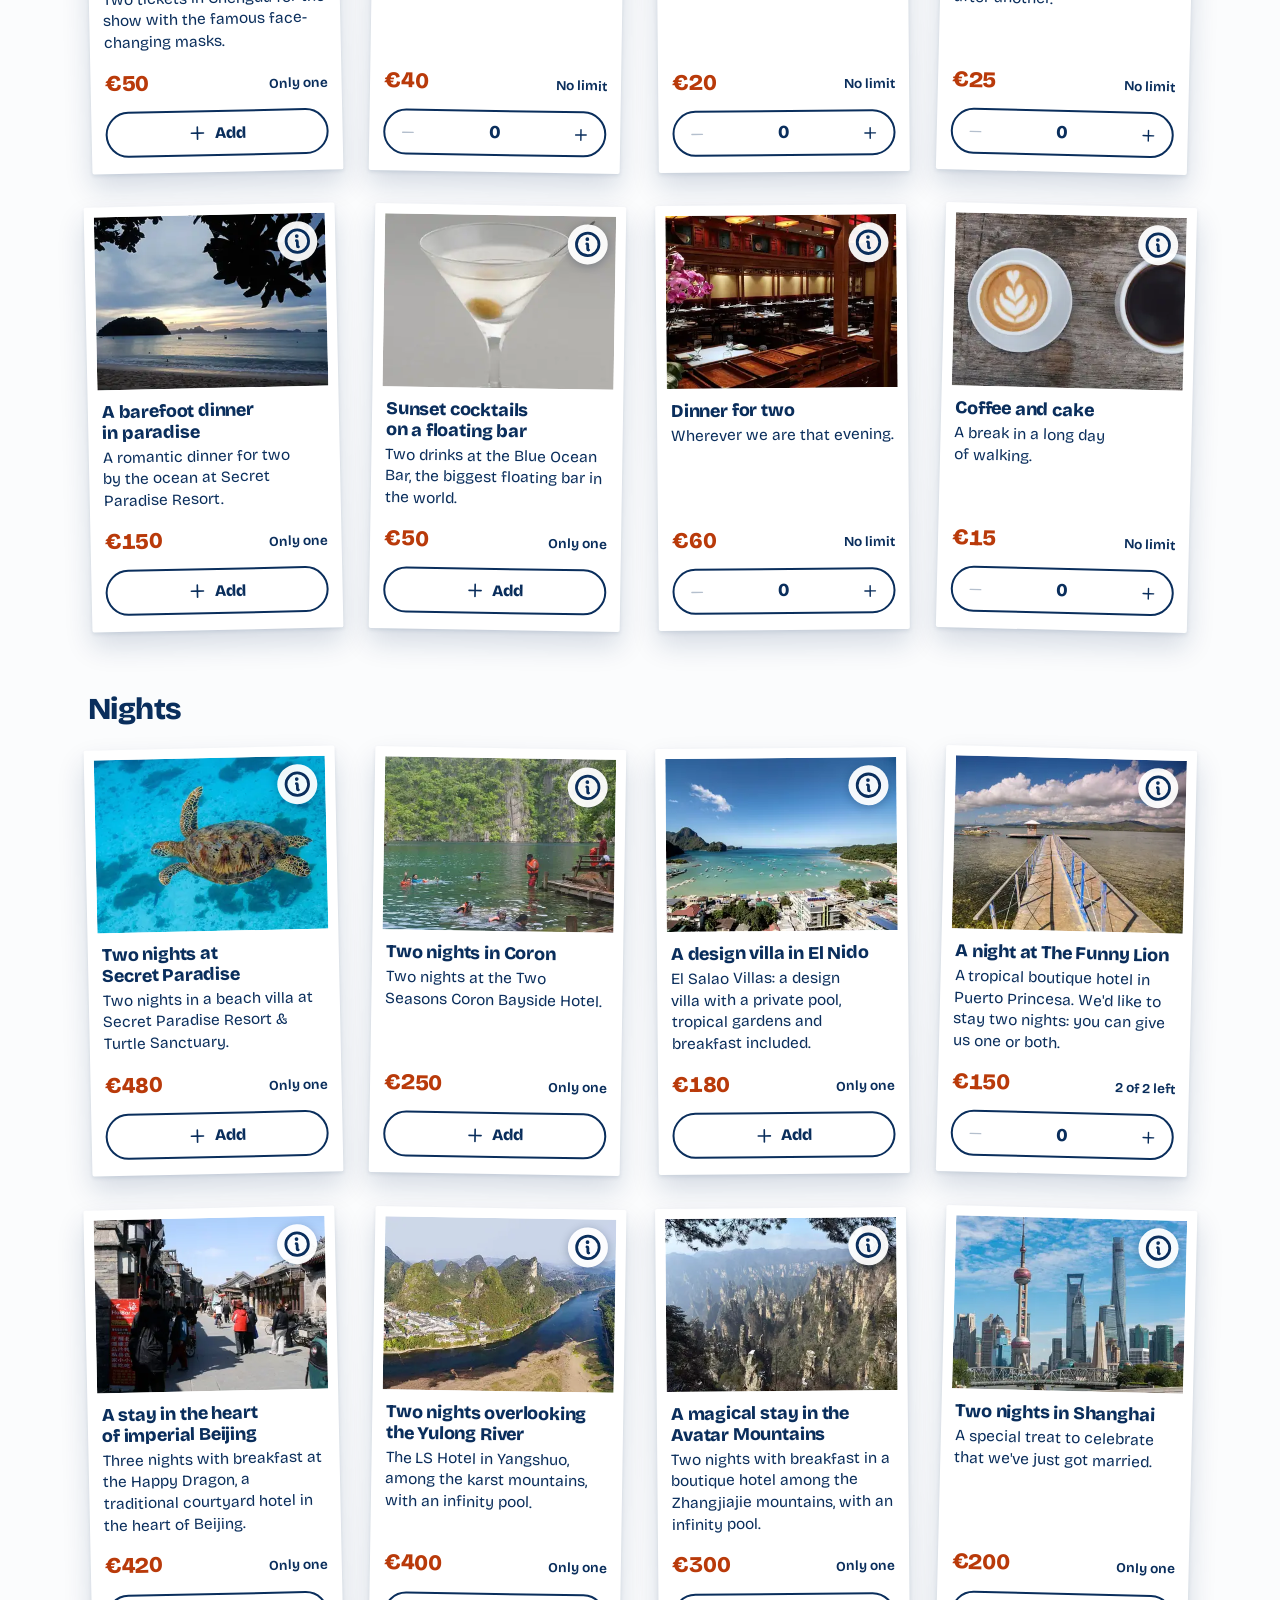
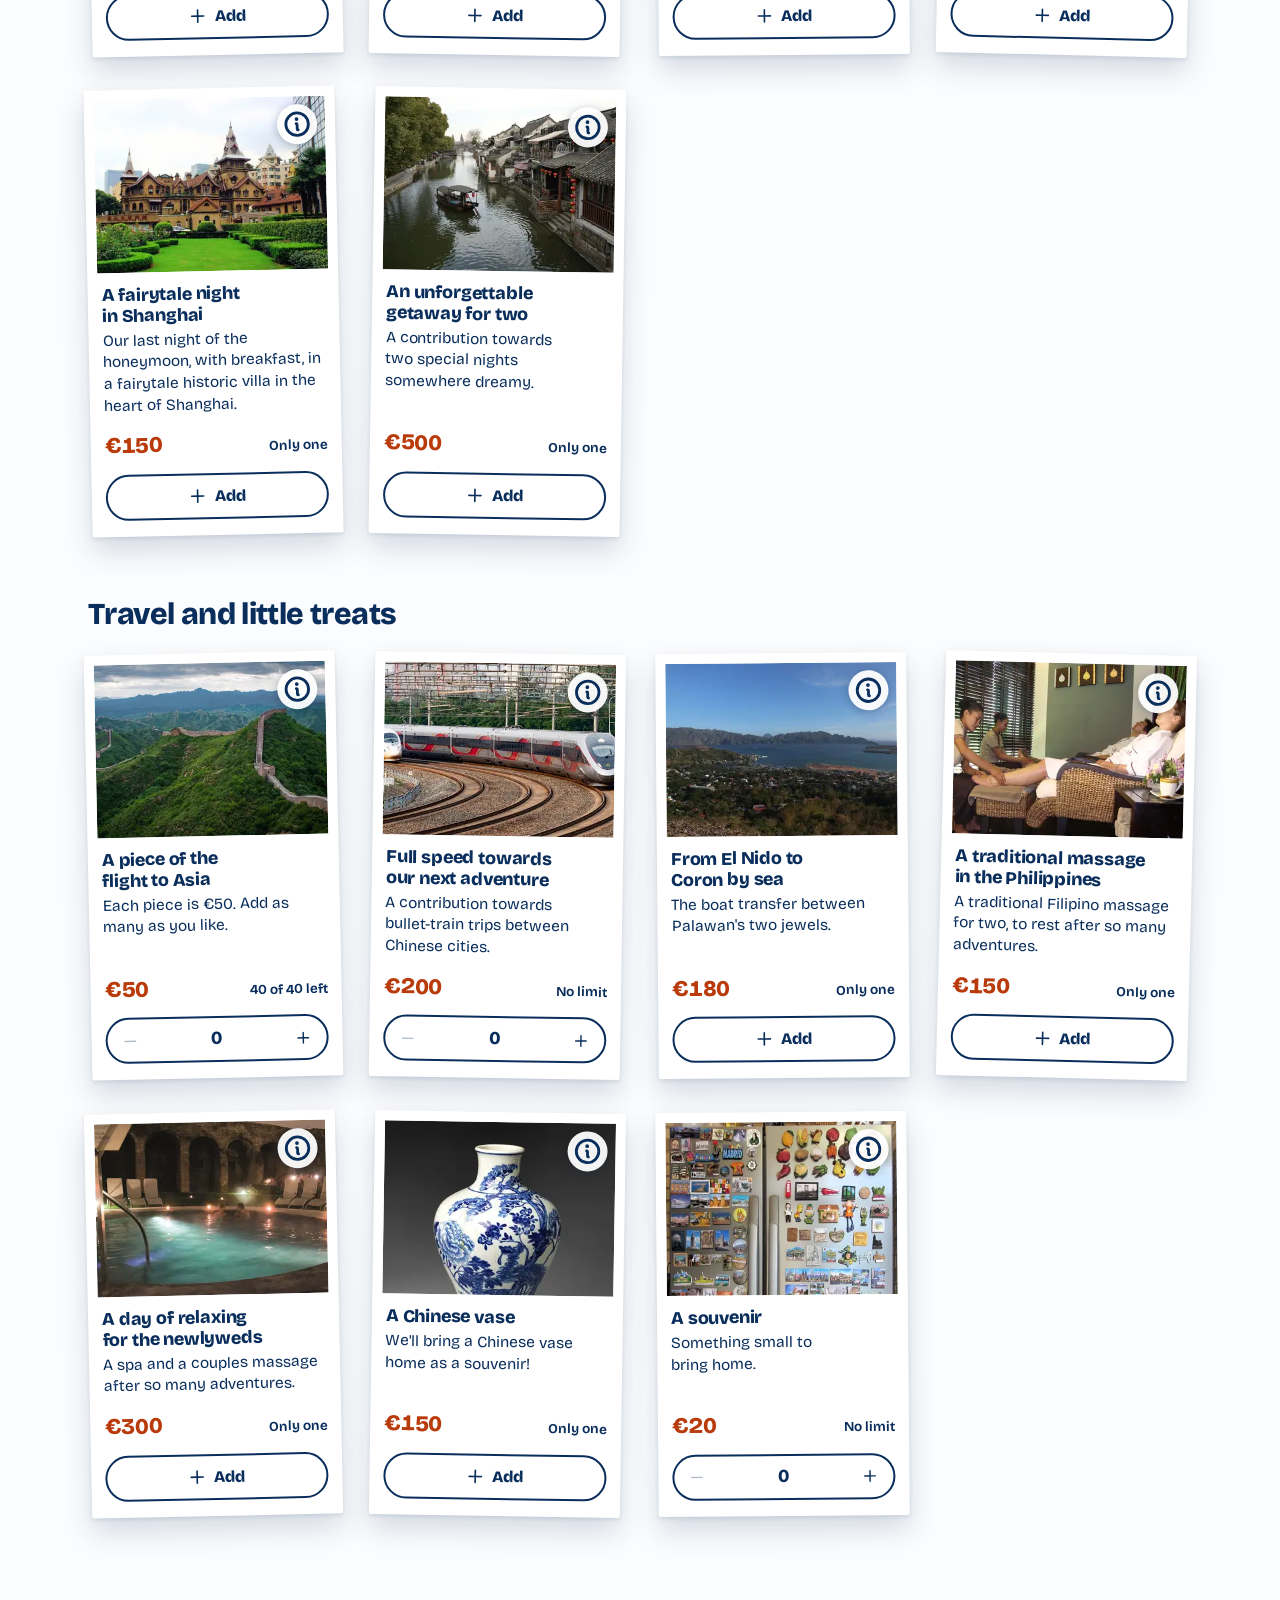
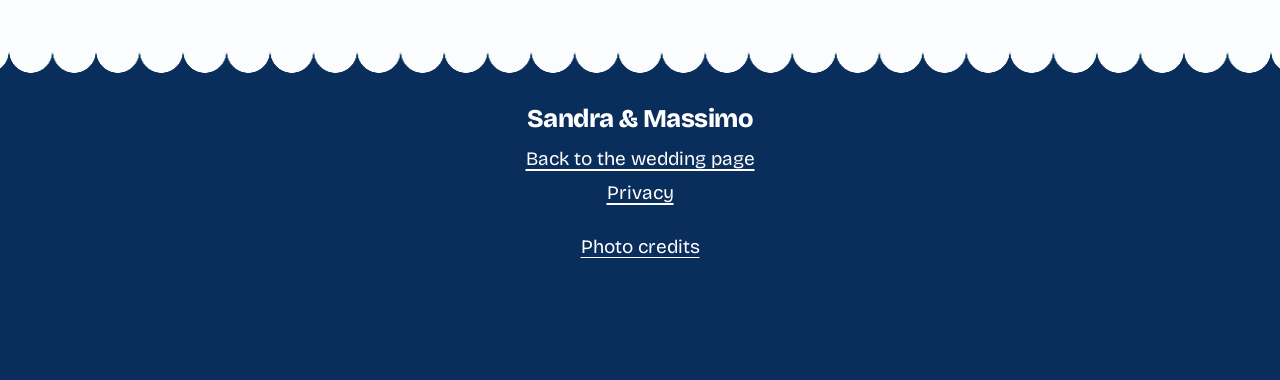
==== commit 203bf59d: "Honeymoon: info for every idea (text, hotel/tour links, photo slideshow), Hakkasan, better firefly p" ====
--- a/honeymoon.html
+++ b/honeymoon.html
@@ -45,7 +45,6 @@
       <h1 class="gift-title" data-i18n="g.title">Our honeymoon</h1>
       <p class="gift-lede" data-i18n="g.intro">Our next big adventure will be discovering Asia together: from the mountains, cities and incredible landscapes of China to the paradise beaches of Southeast Asia.</p>
       <p data-i18n="g.intro2">We've put together a selection of experiences we'd love to live on our honeymoon. If you like, you can give us one of these moments, and we'll remember it forever.</p>
-      <p data-i18n="g.symbolic">The prices are indicative and symbolic: we'll use your gift for what you chose or, if plans change, for another moment of our honeymoon.</p>
       <p class="gift-how" data-i18n="g.how">Choose one or more ideas, leave your name, and we'll show you how to send your gift.</p>
     </div>
   </div>
--- a/gifts.css
+++ b/gifts.css
@@ -1,7 +1,6 @@
 /* Honeymoon page: same beach club, a different counter. Builds on styles.css. */
 
 /* ---------- header ---------- */
-.gifts-page .langbar { position: absolute; }
 .hero--short { min-height: auto; padding-bottom: clamp(72px, 9vh, 112px); }
 .hero--short .hero-inner { width: min(780px, 100%); }
 .gift-intro { text-align: left; }
@@ -19,7 +18,7 @@
 /* ---------- ideas ---------- */
 .ideas { position: relative; background: var(--canvas); padding-block: calc(var(--s) / 2 + clamp(40px, 5vw, 72px)) calc(var(--d) / 2 + clamp(80px, 9vw, 120px)); }
 .ideas:focus { outline: none; box-shadow: none; }
-@media (hover: hover) and (pointer: fine) { .ideas-status { margin-top: 16px; font-weight: 650; color: var(--orange-ink); }
+.ideas-status { margin-top: 16px; font-weight: 650; color: var(--orange-ink); }
 
 .gift-group { margin-top: clamp(40px, 5vw, 64px); }
 .gift-group-title { font-size: clamp(1.5rem, 1vw + 1.1rem, 2rem); font-weight: 800; letter-spacing: -.02em; }
@@ -221,10 +220,31 @@
 }
 .gi-close .ic { width: 22px; height: 22px; fill: currentColor; }
 .gi-close:focus-visible { outline: 3px solid var(--navy); outline-offset: 2px; }
-.gi-img { display: block; width: 100%; aspect-ratio: 4 / 3; object-fit: cover; }
+.gi-gallery { position: relative; }
+.gi-track { display: flex; overflow-x: auto; scroll-snap-type: x mandatory; scrollbar-width: none; overscroll-behavior-x: contain; }
+.gi-track::-webkit-scrollbar { display: none; }
+.gi-track:focus-visible { outline: 3px solid var(--navy); outline-offset: -3px; }
+.gi-img { display: block; flex: none; width: 100%; aspect-ratio: 4 / 3; object-fit: cover; scroll-snap-align: start; background: var(--tint); }
+.gi-nav {
+  position: absolute; top: 50%; translate: 0 -50%; width: 40px; height: 40px; padding: 0; border: 0; border-radius: 50%;
+  display: grid; place-items: center; cursor: pointer; background: rgb(255 255 255 / .9); color: var(--navy); box-shadow: 0 2px 10px rgb(3 26 56 / .28);
+}
+.gi-nav::before { content: ""; position: absolute; inset: -4px; }
+.gi-nav .ic { width: 20px; height: 20px; fill: currentColor; }
+.gi-prev { left: 10px; }
+.gi-next { right: 10px; }
+.gi-next .ic { transform: scaleX(-1); }
+.gi-nav:active { transform: scale(.94); }
+.gi-nav:focus-visible { outline: 3px solid var(--navy); outline-offset: 2px; }
+.gi-dots { position: absolute; left: 0; right: 0; bottom: 10px; display: flex; justify-content: center; gap: 6px; pointer-events: none; }
+.gi-dots span { width: 8px; height: 8px; border-radius: 50%; background: rgb(255 255 255 / .6); box-shadow: 0 1px 3px rgb(3 26 56 / .4); transition: background-color 200ms ease, transform 200ms ease; }
+.gi-dots span.is-on { background: #fff; transform: scale(1.25); }
+.gift-print { cursor: pointer; }
 .gi-body { padding: 20px 24px 24px; }
 .gi-title { font-size: 1.5rem; font-weight: 800; letter-spacing: -.02em; line-height: 1.1; }
-.gi-desc { margin-top: 6px; }
+.gi-desc { margin-top: 8px; font-weight: 650; }
+.gi-more { margin-top: 10px; }
+.gi-price { margin-top: 12px; font-size: 1.35rem; color: var(--orange-ink); }
 .gi-wiki { margin-top: 18px; display: flex; flex-wrap: wrap; align-items: center; gap: 8px 12px; }
 .gi-wiki .btn { gap: 10px; min-height: 52px; padding: 10px 26px; font-size: 1.05rem; }
 .gi-wiki .ic { width: 1.1em; height: 1.1em; fill: currentColor; }
